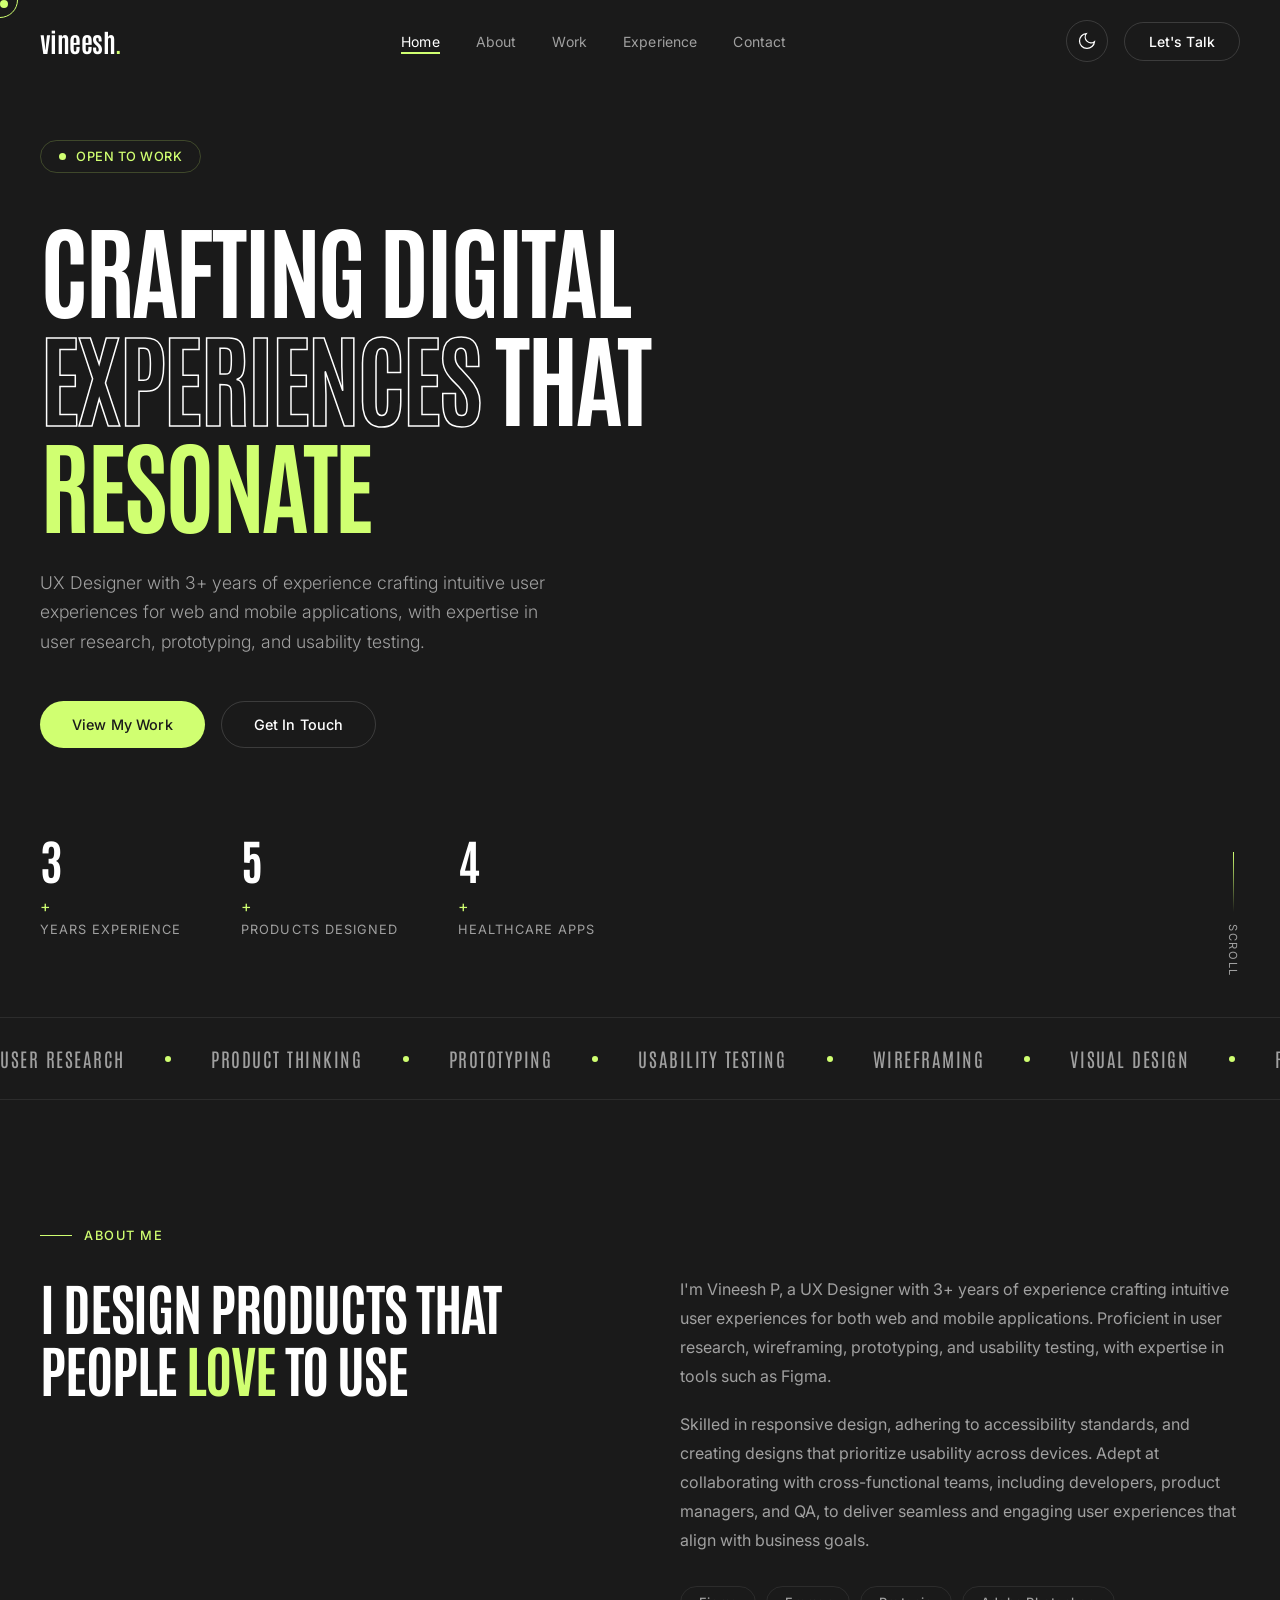
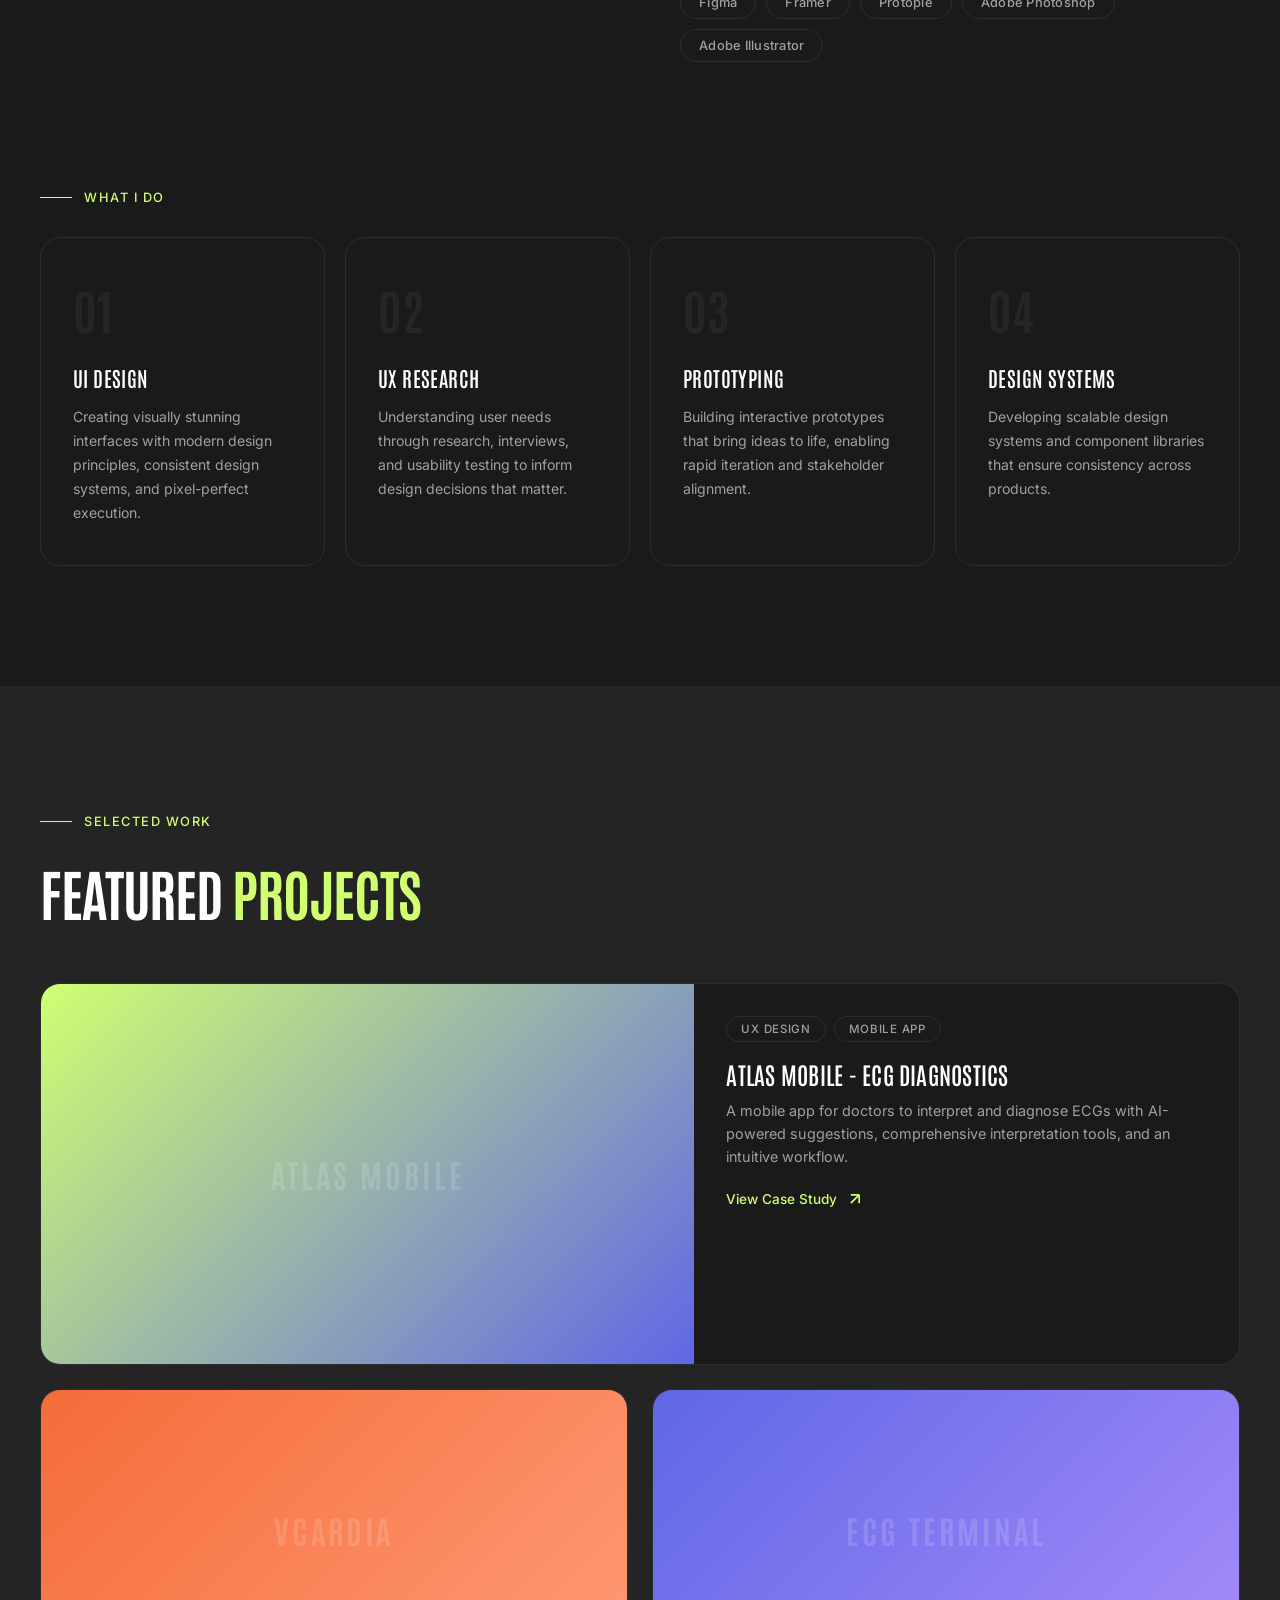
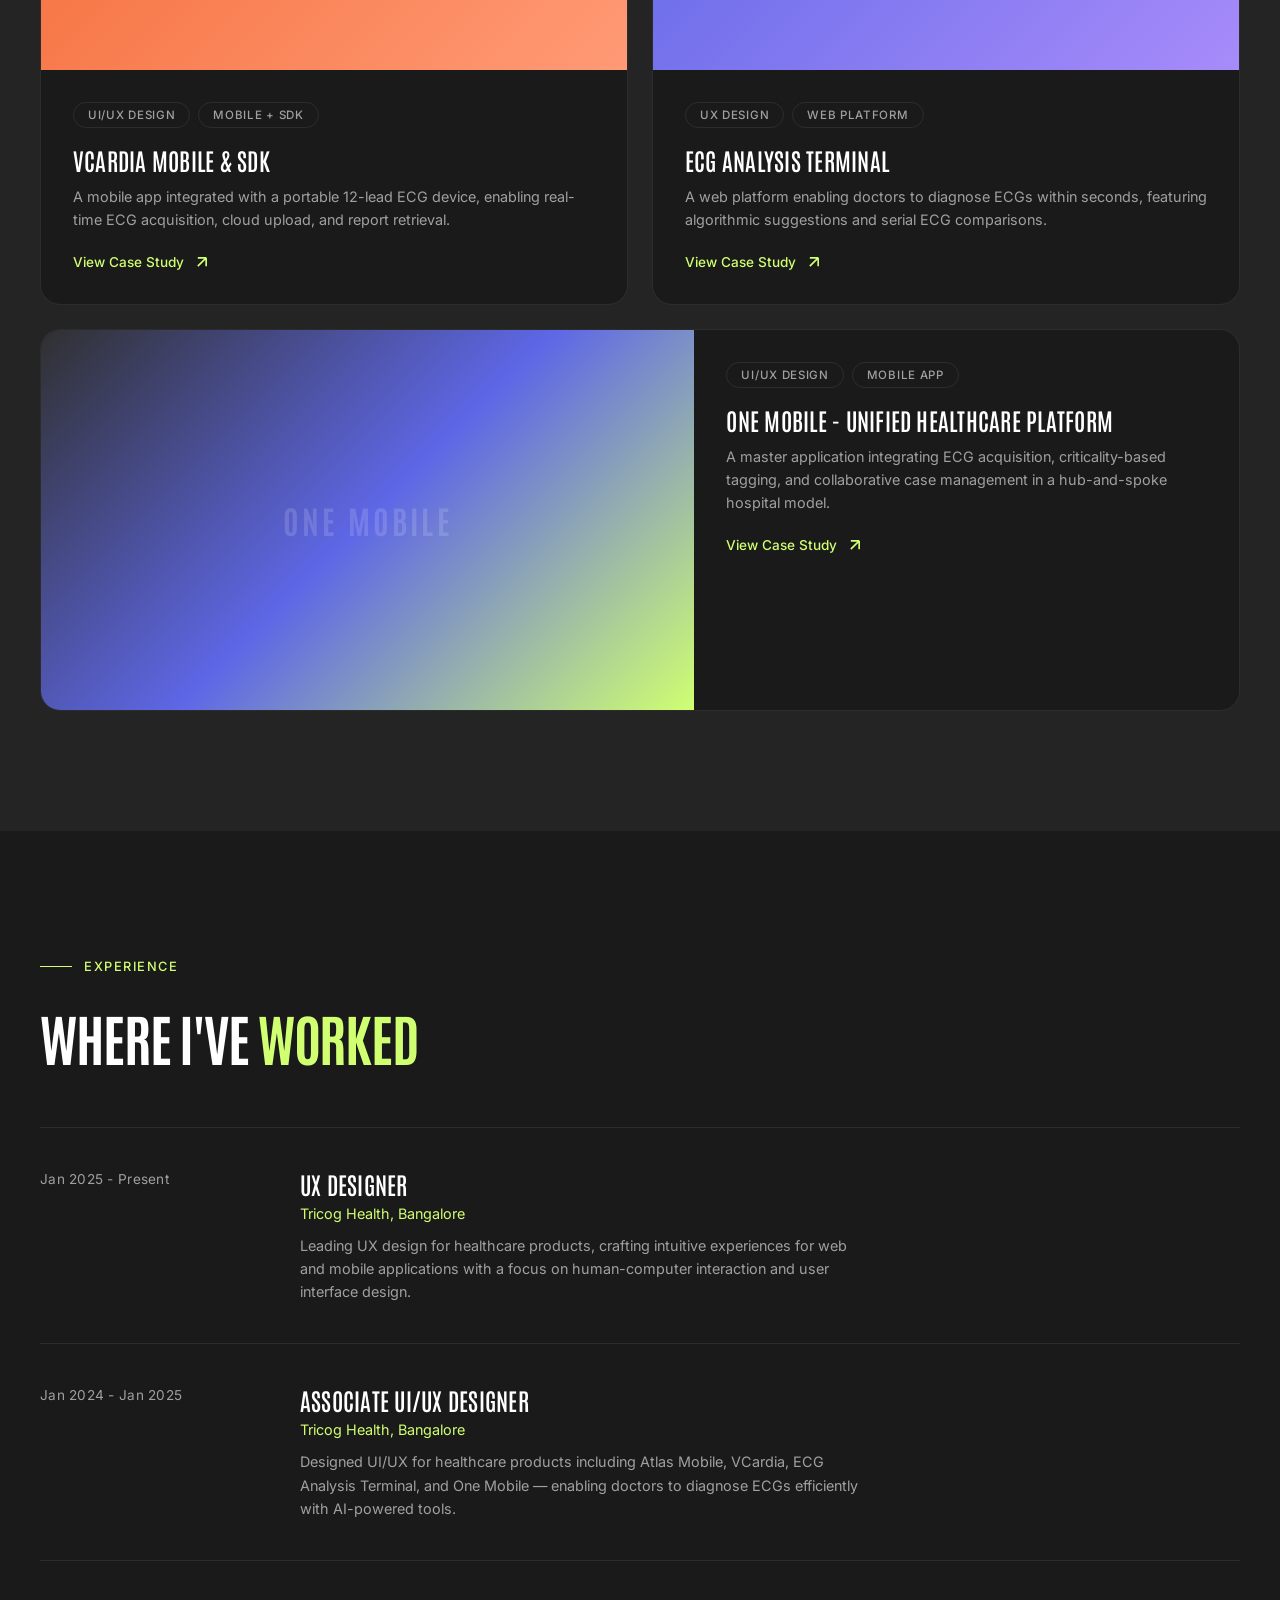
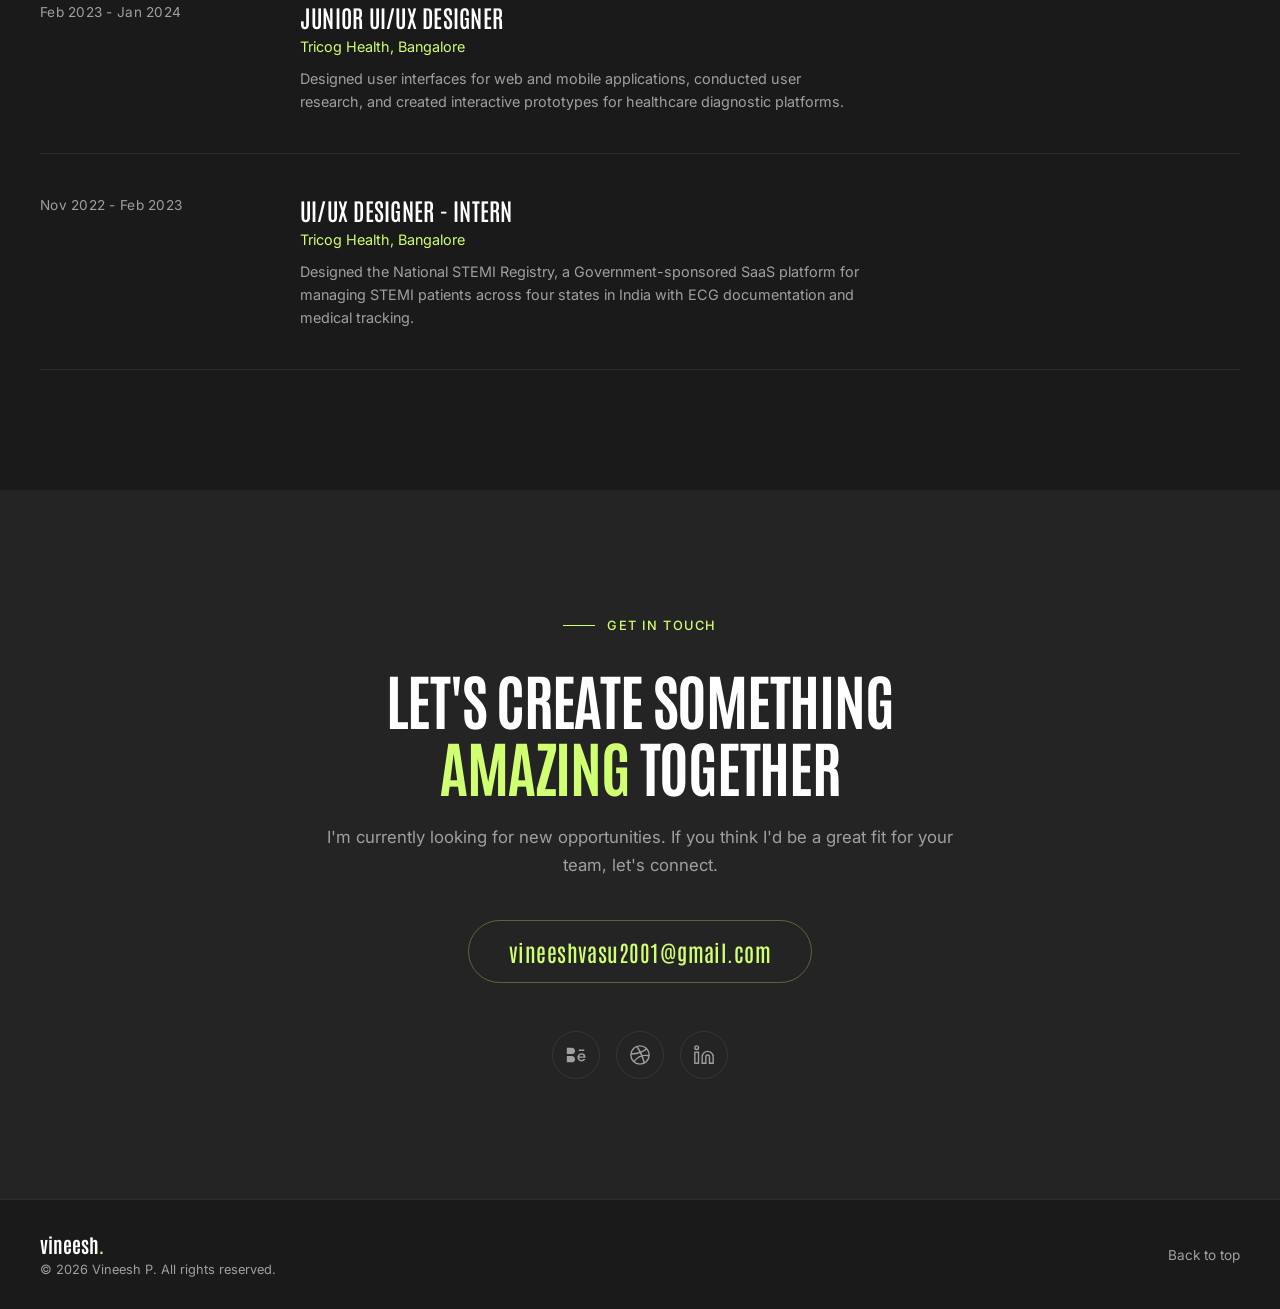
==== index.html @ a1376611 "version 1" ====
<!DOCTYPE html>
<html lang="en">
<head>
    <meta charset="UTF-8">
    <meta name="viewport" content="width=device-width, initial-scale=1.0">
    <title>Vineesh P - UX Designer</title>
    <link rel="preconnect" href="https://fonts.googleapis.com">
    <link rel="preconnect" href="https://fonts.gstatic.com" crossorigin>
    <link href="https://fonts.googleapis.com/css2?family=Antonio:wght@300;400;500;600;700&family=Inter:wght@300;400;500;600;700&display=swap" rel="stylesheet">
    <link rel="stylesheet" href="styles.css">
</head>
<body>
    <!-- Cursor follower -->
    <div class="cursor-dot" id="cursorDot"></div>
    <div class="cursor-outline" id="cursorOutline"></div>

    <!-- Navigation -->
    <nav class="navbar" id="navbar">
        <div class="nav-container">
            <a href="#" class="nav-logo">vineesh<span class="accent">.</span></a>
            <div class="nav-links" id="navLinks">
                <a href="#home" class="nav-link active">Home</a>
                <a href="#about" class="nav-link">About</a>
                <a href="#work" class="nav-link">Work</a>
                <a href="#experience" class="nav-link">Experience</a>
                <a href="#contact" class="nav-link">Contact</a>
            </div>
            <div class="nav-actions">
                <button class="theme-toggle" id="themeToggle" aria-label="Toggle theme">
                    <svg class="icon-sun" width="20" height="20" viewBox="0 0 24 24" fill="none" stroke="currentColor" stroke-width="1.5"><circle cx="12" cy="12" r="5"/><path d="M12 1v2M12 21v2M4.22 4.22l1.42 1.42M18.36 18.36l1.42 1.42M1 12h2M21 12h2M4.22 19.78l1.42-1.42M18.36 5.64l1.42-1.42"/></svg>
                    <svg class="icon-moon" width="20" height="20" viewBox="0 0 24 24" fill="none" stroke="currentColor" stroke-width="1.5"><path d="M21 12.79A9 9 0 1 1 11.21 3 7 7 0 0 0 21 12.79z"/></svg>
                </button>
                <a href="#contact" class="nav-cta">Let's Talk</a>
                <button class="hamburger" id="hamburger" aria-label="Toggle menu">
                    <span></span>
                    <span></span>
                    <span></span>
                </button>
            </div>
        </div>
    </nav>

    <!-- Mobile Menu -->
    <div class="mobile-menu" id="mobileMenu">
        <div class="mobile-menu-links">
            <a href="#home" class="mobile-link">Home</a>
            <a href="#about" class="mobile-link">About</a>
            <a href="#work" class="mobile-link">Work</a>
            <a href="#experience" class="mobile-link">Experience</a>
            <a href="#contact" class="mobile-link">Contact</a>
        </div>
    </div>

    <!-- Hero Section -->
    <section class="hero" id="home">
        <div class="hero-container">
            <div class="hero-badge" data-animate="fade-up">
                <span class="badge-dot"></span>
                Open to work
            </div>
            <h1 class="hero-title" data-animate="fade-up" data-delay="100">
                Crafting Digital<br>
                <span class="hero-title-outline">Experiences</span> That<br>
                <span class="accent">Resonate</span>
            </h1>
            <p class="hero-subtitle" data-animate="fade-up" data-delay="200">
                UX Designer with 3+ years of experience crafting intuitive user
                experiences for web and mobile applications, with expertise in
                user research, prototyping, and usability testing.
            </p>
            <div class="hero-actions" data-animate="fade-up" data-delay="300">
                <a href="#work" class="btn btn-primary">View My Work</a>
                <a href="#contact" class="btn btn-secondary">Get In Touch</a>
            </div>
            <div class="hero-stats" data-animate="fade-up" data-delay="400">
                <div class="stat">
                    <span class="stat-number" data-count="3">0</span><span class="accent">+</span>
                    <span class="stat-label">Years Experience</span>
                </div>
                <div class="stat">
                    <span class="stat-number" data-count="5">0</span><span class="accent">+</span>
                    <span class="stat-label">Products Designed</span>
                </div>
                <div class="stat">
                    <span class="stat-number" data-count="4">0</span><span class="accent">+</span>
                    <span class="stat-label">Healthcare Apps</span>
                </div>
            </div>
        </div>
        <div class="hero-scroll">
            <div class="scroll-line"></div>
            <span>Scroll</span>
        </div>
    </section>

    <!-- Marquee -->
    <div class="marquee-section">
        <div class="marquee-track">
            <div class="marquee-content">
                <span>User Research</span>
                <span class="marquee-dot"></span>
                <span>Product Thinking</span>
                <span class="marquee-dot"></span>
                <span>Prototyping</span>
                <span class="marquee-dot"></span>
                <span>Usability Testing</span>
                <span class="marquee-dot"></span>
                <span>Wireframing</span>
                <span class="marquee-dot"></span>
                <span>Visual Design</span>
                <span class="marquee-dot"></span>
                <span>Responsive Design</span>
                <span class="marquee-dot"></span>
                <span>Accessibility</span>
                <span class="marquee-dot"></span>
            </div>
            <div class="marquee-content" aria-hidden="true">
                <span>User Research</span>
                <span class="marquee-dot"></span>
                <span>Product Thinking</span>
                <span class="marquee-dot"></span>
                <span>Prototyping</span>
                <span class="marquee-dot"></span>
                <span>Usability Testing</span>
                <span class="marquee-dot"></span>
                <span>Wireframing</span>
                <span class="marquee-dot"></span>
                <span>Visual Design</span>
                <span class="marquee-dot"></span>
                <span>Responsive Design</span>
                <span class="marquee-dot"></span>
                <span>Accessibility</span>
                <span class="marquee-dot"></span>
            </div>
        </div>
    </div>

    <!-- About Section -->
    <section class="about" id="about">
        <div class="section-container">
            <div class="section-label" data-animate="fade-up">
                <span class="label-line"></span>
                About Me
            </div>
            <div class="about-grid">
                <div class="about-left" data-animate="fade-up" data-delay="100">
                    <h2 class="section-title">
                        I design products that people
                        <span class="accent">love</span> to use
                    </h2>
                </div>
                <div class="about-right" data-animate="fade-up" data-delay="200">
                    <p class="about-text">
                        I'm Vineesh P, a UX Designer with 3+ years of experience crafting
                        intuitive user experiences for both web and mobile applications.
                        Proficient in user research, wireframing, prototyping, and usability
                        testing, with expertise in tools such as Figma.
                    </p>
                    <p class="about-text">
                        Skilled in responsive design, adhering to accessibility standards,
                        and creating designs that prioritize usability across devices. Adept
                        at collaborating with cross-functional teams, including developers,
                        product managers, and QA, to deliver seamless and engaging user
                        experiences that align with business goals.
                    </p>
                    <div class="about-tools">
                        <span class="tool-tag">Figma</span>
                        <span class="tool-tag">Framer</span>
                        <span class="tool-tag">Protopie</span>
                        <span class="tool-tag">Adobe Photoshop</span>
                        <span class="tool-tag">Adobe Illustrator</span>
                    </div>
                </div>
            </div>
        </div>
    </section>

    <!-- Services Section -->
    <section class="services">
        <div class="section-container">
            <div class="section-label" data-animate="fade-up">
                <span class="label-line"></span>
                What I Do
            </div>
            <div class="services-grid">
                <div class="service-card" data-animate="fade-up" data-delay="100">
                    <div class="service-number">01</div>
                    <h3 class="service-title">UI Design</h3>
                    <p class="service-desc">Creating visually stunning interfaces with modern design principles, consistent design systems, and pixel-perfect execution.</p>
                </div>
                <div class="service-card" data-animate="fade-up" data-delay="200">
                    <div class="service-number">02</div>
                    <h3 class="service-title">UX Research</h3>
                    <p class="service-desc">Understanding user needs through research, interviews, and usability testing to inform design decisions that matter.</p>
                </div>
                <div class="service-card" data-animate="fade-up" data-delay="300">
                    <div class="service-number">03</div>
                    <h3 class="service-title">Prototyping</h3>
                    <p class="service-desc">Building interactive prototypes that bring ideas to life, enabling rapid iteration and stakeholder alignment.</p>
                </div>
                <div class="service-card" data-animate="fade-up" data-delay="400">
                    <div class="service-number">04</div>
                    <h3 class="service-title">Design Systems</h3>
                    <p class="service-desc">Developing scalable design systems and component libraries that ensure consistency across products.</p>
                </div>
            </div>
        </div>
    </section>

    <!-- Work Section -->
    <section class="work" id="work">
        <div class="section-container">
            <div class="section-label" data-animate="fade-up">
                <span class="label-line"></span>
                Selected Work
            </div>
            <h2 class="section-title" data-animate="fade-up" data-delay="100">
                Featured <span class="accent">Projects</span>
            </h2>

            <div class="projects-grid">
                <div class="project-card project-card-large" data-animate="fade-up" data-delay="150">
                    <div class="project-image" style="background: linear-gradient(135deg, #d0ff71 0%, #5e67e6 100%);">
                        <div class="project-image-inner">
                            <span class="project-placeholder-text">Atlas Mobile</span>
                        </div>
                    </div>
                    <div class="project-info">
                        <div class="project-tags">
                            <span>UX Design</span>
                            <span>Mobile App</span>
                        </div>
                        <h3 class="project-title">Atlas Mobile - ECG Diagnostics</h3>
                        <p class="project-desc">A mobile app for doctors to interpret and diagnose ECGs with AI-powered suggestions, comprehensive interpretation tools, and an intuitive workflow.</p>
                        <a href="#" class="project-link">
                            View Case Study
                            <svg width="20" height="20" viewBox="0 0 24 24" fill="none" stroke="currentColor" stroke-width="2">
                                <path d="M7 17L17 7M17 7H7M17 7V17"/>
                            </svg>
                        </a>
                    </div>
                </div>

                <div class="project-card" data-animate="fade-up" data-delay="200">
                    <div class="project-image" style="background: linear-gradient(135deg, #f46c38 0%, #ff9a76 100%);">
                        <div class="project-image-inner">
                            <span class="project-placeholder-text">VCardia</span>
                        </div>
                    </div>
                    <div class="project-info">
                        <div class="project-tags">
                            <span>UI/UX Design</span>
                            <span>Mobile + SDK</span>
                        </div>
                        <h3 class="project-title">VCardia Mobile & SDK</h3>
                        <p class="project-desc">A mobile app integrated with a portable 12-lead ECG device, enabling real-time ECG acquisition, cloud upload, and report retrieval.</p>
                        <a href="#" class="project-link">
                            View Case Study
                            <svg width="20" height="20" viewBox="0 0 24 24" fill="none" stroke="currentColor" stroke-width="2">
                                <path d="M7 17L17 7M17 7H7M17 7V17"/>
                            </svg>
                        </a>
                    </div>
                </div>

                <div class="project-card" data-animate="fade-up" data-delay="250">
                    <div class="project-image" style="background: linear-gradient(135deg, #5e67e6 0%, #a78bfa 100%);">
                        <div class="project-image-inner">
                            <span class="project-placeholder-text">ECG Terminal</span>
                        </div>
                    </div>
                    <div class="project-info">
                        <div class="project-tags">
                            <span>UX Design</span>
                            <span>Web Platform</span>
                        </div>
                        <h3 class="project-title">ECG Analysis Terminal</h3>
                        <p class="project-desc">A web platform enabling doctors to diagnose ECGs within seconds, featuring algorithmic suggestions and serial ECG comparisons.</p>
                        <a href="#" class="project-link">
                            View Case Study
                            <svg width="20" height="20" viewBox="0 0 24 24" fill="none" stroke="currentColor" stroke-width="2">
                                <path d="M7 17L17 7M17 7H7M17 7V17"/>
                            </svg>
                        </a>
                    </div>
                </div>

                <div class="project-card project-card-large" data-animate="fade-up" data-delay="300">
                    <div class="project-image" style="background: linear-gradient(135deg, #303030 0%, #5e67e6 50%, #d0ff71 100%);">
                        <div class="project-image-inner">
                            <span class="project-placeholder-text">One Mobile</span>
                        </div>
                    </div>
                    <div class="project-info">
                        <div class="project-tags">
                            <span>UI/UX Design</span>
                            <span>Mobile App</span>
                        </div>
                        <h3 class="project-title">One Mobile - Unified Healthcare Platform</h3>
                        <p class="project-desc">A master application integrating ECG acquisition, criticality-based tagging, and collaborative case management in a hub-and-spoke hospital model.</p>
                        <a href="#" class="project-link">
                            View Case Study
                            <svg width="20" height="20" viewBox="0 0 24 24" fill="none" stroke="currentColor" stroke-width="2">
                                <path d="M7 17L17 7M17 7H7M17 7V17"/>
                            </svg>
                        </a>
                    </div>
                </div>
            </div>
        </div>
    </section>

    <!-- Experience Section -->
    <section class="experience" id="experience">
        <div class="section-container">
            <div class="section-label" data-animate="fade-up">
                <span class="label-line"></span>
                Experience
            </div>
            <h2 class="section-title" data-animate="fade-up" data-delay="100">
                Where I've <span class="accent">Worked</span>
            </h2>

            <div class="experience-list">
                <div class="experience-item" data-animate="fade-up" data-delay="150">
                    <div class="exp-left">
                        <span class="exp-period">Jan 2025 - Present</span>
                    </div>
                    <div class="exp-right">
                        <h3 class="exp-role">UX Designer</h3>
                        <span class="exp-company">Tricog Health, Bangalore</span>
                        <p class="exp-desc">Leading UX design for healthcare products, crafting intuitive experiences for web and mobile applications with a focus on human-computer interaction and user interface design.</p>
                    </div>
                </div>
                <div class="experience-item" data-animate="fade-up" data-delay="200">
                    <div class="exp-left">
                        <span class="exp-period">Jan 2024 - Jan 2025</span>
                    </div>
                    <div class="exp-right">
                        <h3 class="exp-role">Associate UI/UX Designer</h3>
                        <span class="exp-company">Tricog Health, Bangalore</span>
                        <p class="exp-desc">Designed UI/UX for healthcare products including Atlas Mobile, VCardia, ECG Analysis Terminal, and One Mobile — enabling doctors to diagnose ECGs efficiently with AI-powered tools.</p>
                    </div>
                </div>
                <div class="experience-item" data-animate="fade-up" data-delay="250">
                    <div class="exp-left">
                        <span class="exp-period">Feb 2023 - Jan 2024</span>
                    </div>
                    <div class="exp-right">
                        <h3 class="exp-role">Junior UI/UX Designer</h3>
                        <span class="exp-company">Tricog Health, Bangalore</span>
                        <p class="exp-desc">Designed user interfaces for web and mobile applications, conducted user research, and created interactive prototypes for healthcare diagnostic platforms.</p>
                    </div>
                </div>
                <div class="experience-item" data-animate="fade-up" data-delay="300">
                    <div class="exp-left">
                        <span class="exp-period">Nov 2022 - Feb 2023</span>
                    </div>
                    <div class="exp-right">
                        <h3 class="exp-role">UI/UX Designer - Intern</h3>
                        <span class="exp-company">Tricog Health, Bangalore</span>
                        <p class="exp-desc">Designed the National STEMI Registry, a Government-sponsored SaaS platform for managing STEMI patients across four states in India with ECG documentation and medical tracking.</p>
                    </div>
                </div>
            </div>
        </div>
    </section>

    <!-- Contact Section -->
    <section class="contact" id="contact">
        <div class="section-container">
            <div class="contact-content">
                <div class="section-label" data-animate="fade-up">
                    <span class="label-line"></span>
                    Get In Touch
                </div>
                <h2 class="contact-title" data-animate="fade-up" data-delay="100">
                    Let's create something<br><span class="accent">amazing</span> together
                </h2>
                <p class="contact-desc" data-animate="fade-up" data-delay="150">
                    I'm currently looking for new opportunities.
                    If you think I'd be a great fit for your team, let's connect.
                </p>
                <a href="mailto:vineeshvasu2001@gmail.com" class="contact-email" data-animate="fade-up" data-delay="200">
                    vineeshvasu2001@gmail.com
                </a>
                <div class="social-links" data-animate="fade-up" data-delay="250">
                    <a href="#" class="social-link" aria-label="Behance">
                        <svg width="22" height="22" viewBox="0 0 24 24" fill="currentColor" stroke="none"><path d="M7.5 11C9.43 11 11 9.43 11 7.5S9.43 4 7.5 4H2v7h5.5zm0 2H2v7h5.5C9.43 20 11 18.43 11 16.5S9.43 13 7.5 13zM15 6h6v1.5h-6V6zm3 4c-2.49 0-4.5 2.01-4.5 4.5S15.51 19 18 19c1.85 0 3.45-1.12 4.13-2.72h-2.1c-.47.68-1.22 1.12-2.03 1.12-1.38 0-2.5-1.12-2.5-2.5h6.75c.08-.32.12-.65.12-1 0-2.21-1.64-3.9-4.37-3.9zm-2.4 3.5c.26-1.19 1.27-2 2.4-2s2.14.81 2.4 2H15.6z"/></svg>
                    </a>
                    <a href="#" class="social-link" aria-label="Dribbble">
                        <svg width="22" height="22" viewBox="0 0 24 24" fill="none" stroke="currentColor" stroke-width="1.5"><circle cx="12" cy="12" r="10"/><path d="M19.13 5.09C15.22 9.14 10 10.44 2.25 10.94"/><path d="M21.75 12.84c-6.62-1.41-12.14 1-16.38 6.32"/><path d="M8.56 2.75c4.37 6 6.02 9.92 8.07 17.66"/></svg>
                    </a>
                    <a href="https://www.linkedin.com/in/vineesh-vasu-6585061ba/" class="social-link" aria-label="LinkedIn">
                        <svg width="22" height="22" viewBox="0 0 24 24" fill="none" stroke="currentColor" stroke-width="1.5"><path d="M16 8a6 6 0 0 1 6 6v7h-4v-7a2 2 0 0 0-2-2 2 2 0 0 0-2 2v7h-4v-7a6 6 0 0 1 6-6z"/><rect x="2" y="9" width="4" height="12"/><circle cx="4" cy="4" r="2"/></svg>
                    </a>
                </div>
            </div>
        </div>
    </section>

    <!-- Footer -->
    <footer class="footer">
        <div class="footer-container">
            <div class="footer-left">
                <span class="footer-logo">vineesh<span class="accent">.</span></span>
                <p class="footer-copy">&copy; 2026 Vineesh P. All rights reserved.</p>
            </div>
            <div class="footer-right">
                <a href="#home" class="footer-link">Back to top</a>
            </div>
        </div>
    </footer>

    <script src="script.js"></script>
</body>
</html>
---- styles.css ----
/* ===== CSS Variables ===== */
:root {
    --bg: #1a1a1a;
    --bg-secondary: #242424;
    --bg-card: #2a2a2a;
    --text: #ffffff;
    --text-secondary: #a0a0a0;
    --accent: #d0ff71;
    --accent-secondary: #5e67e6;
    --border: rgba(255, 255, 255, 0.08);
    --border-hover: rgba(255, 255, 255, 0.15);
    --font-heading: 'Antonio', sans-serif;
    --font-body: 'Inter', sans-serif;
    --ease: cubic-bezier(0.16, 1, 0.3, 1);
    --transition: 0.4s var(--ease);
}

/* ===== Light Theme ===== */
[data-theme="light"] {
    --bg: #f5f5f0;
    --bg-secondary: #eaeae5;
    --bg-card: #ffffff;
    --text: #1a1a1a;
    --text-secondary: #6b6b6b;
    --accent: #5e67e6;
    --accent-secondary: #d0ff71;
    --border: rgba(0, 0, 0, 0.08);
    --border-hover: rgba(0, 0, 0, 0.15);
}

[data-theme="light"] .navbar.scrolled {
    background: rgba(245, 245, 240, 0.85);
}

[data-theme="light"] .hero-title-outline {
    -webkit-text-stroke-color: var(--text);
}

[data-theme="light"] .service-number {
    color: rgba(0, 0, 0, 0.06);
}

[data-theme="light"] .project-placeholder-text {
    color: rgba(255, 255, 255, 0.3);
}

[data-theme="light"] .cursor-dot {
    background: var(--accent);
}

[data-theme="light"] .cursor-outline {
    border-color: var(--accent);
}

[data-theme="light"] .cursor-outline.hover {
    border-color: var(--accent);
    background: rgba(94, 103, 230, 0.06);
}

[data-theme="light"] .hero-badge {
    color: var(--accent);
    border-color: rgba(94, 103, 230, 0.25);
}

[data-theme="light"] .badge-dot {
    background: var(--accent);
}

[data-theme="light"] .btn-primary:hover {
    background: #4a53d4;
    box-shadow: 0 8px 30px rgba(94, 103, 230, 0.25);
}

[data-theme="light"] .contact-email {
    border-color: rgba(94, 103, 230, 0.3);
}

[data-theme="light"] .contact-email:hover {
    background: var(--accent);
    color: #fff;
    border-color: var(--accent);
    box-shadow: 0 8px 30px rgba(94, 103, 230, 0.25);
}

[data-theme="light"] .tool-tag:hover {
    background: rgba(94, 103, 230, 0.06);
}

[data-theme="light"] .social-link:hover {
    background: rgba(94, 103, 230, 0.06);
}

[data-theme="light"] .service-card::before {
    background: linear-gradient(135deg, rgba(94, 103, 230, 0.04), transparent);
}

[data-theme="light"] .project-card:hover {
    box-shadow: 0 20px 60px rgba(0, 0, 0, 0.1);
}

/* ===== Reset ===== */
*, *::before, *::after {
    margin: 0;
    padding: 0;
    box-sizing: border-box;
}

html {
    scroll-behavior: smooth;
    -webkit-font-smoothing: antialiased;
    -moz-osx-font-smoothing: grayscale;
}

body {
    font-family: var(--font-body);
    background: var(--bg);
    color: var(--text);
    overflow-x: hidden;
    cursor: none;
    transition: background 0.4s ease, color 0.4s ease;
}

a {
    text-decoration: none;
    color: inherit;
    cursor: none;
}

button {
    cursor: none;
}

img {
    max-width: 100%;
    display: block;
}

/* ===== Custom Cursor ===== */
.cursor-dot {
    width: 8px;
    height: 8px;
    background: var(--accent);
    border-radius: 50%;
    position: fixed;
    top: 0;
    left: 0;
    pointer-events: none;
    z-index: 9999;
    transition: transform 0.1s ease;
}

.cursor-outline {
    width: 36px;
    height: 36px;
    border: 1.5px solid var(--accent);
    border-radius: 50%;
    position: fixed;
    top: 0;
    left: 0;
    pointer-events: none;
    z-index: 9998;
    transition: transform 0.15s ease, width 0.3s ease, height 0.3s ease, border-color 0.3s ease;
}

.cursor-outline.hover {
    width: 56px;
    height: 56px;
    border-color: var(--accent);
    background: rgba(208, 255, 113, 0.06);
}

/* ===== Navigation ===== */
.navbar {
    position: fixed;
    top: 0;
    left: 0;
    right: 0;
    z-index: 100;
    padding: 20px 0;
    transition: background var(--transition), padding var(--transition), backdrop-filter var(--transition);
}

.navbar.scrolled {
    background: rgba(26, 26, 26, 0.85);
    backdrop-filter: blur(20px);
    -webkit-backdrop-filter: blur(20px);
    padding: 14px 0;
    border-bottom: 1px solid var(--border);
}

.nav-container {
    max-width: 1280px;
    margin: 0 auto;
    padding: 0 40px;
    display: flex;
    align-items: center;
    justify-content: space-between;
}

.nav-logo {
    font-family: var(--font-heading);
    font-size: 1.6rem;
    font-weight: 700;
    letter-spacing: -0.02em;
    text-transform: lowercase;
}

.accent {
    color: var(--accent);
}

.nav-links {
    display: flex;
    gap: 36px;
}

.nav-link {
    font-size: 0.875rem;
    font-weight: 400;
    color: var(--text-secondary);
    transition: color var(--transition);
    position: relative;
    letter-spacing: 0.01em;
}

.nav-link::after {
    content: '';
    position: absolute;
    bottom: -4px;
    left: 0;
    width: 0;
    height: 1.5px;
    background: var(--accent);
    transition: width var(--transition);
}

.nav-link:hover,
.nav-link.active {
    color: var(--text);
}

.nav-link:hover::after,
.nav-link.active::after {
    width: 100%;
}

.nav-actions {
    display: flex;
    align-items: center;
    gap: 16px;
}

.nav-cta {
    font-size: 0.875rem;
    font-weight: 500;
    padding: 10px 24px;
    border: 1px solid var(--border-hover);
    border-radius: 100px;
    transition: all var(--transition);
    letter-spacing: 0.01em;
}

.nav-cta:hover {
    background: var(--accent);
    color: var(--bg);
    border-color: var(--accent);
}

/* Theme Toggle */
.theme-toggle {
    width: 42px;
    height: 42px;
    border-radius: 50%;
    border: 1px solid var(--border-hover);
    background: transparent;
    display: flex;
    align-items: center;
    justify-content: center;
    color: var(--text);
    transition: all var(--transition);
    position: relative;
    cursor: none;
}

.theme-toggle:hover {
    border-color: var(--accent);
    color: var(--accent);
    background: rgba(208, 255, 113, 0.05);
}

[data-theme="light"] .theme-toggle:hover {
    background: rgba(94, 103, 230, 0.06);
}

.theme-toggle .icon-sun,
.theme-toggle .icon-moon {
    position: absolute;
    transition: opacity 0.3s ease, transform 0.3s ease;
}

.theme-toggle .icon-sun {
    opacity: 0;
    transform: rotate(-90deg) scale(0.5);
}

.theme-toggle .icon-moon {
    opacity: 1;
    transform: rotate(0deg) scale(1);
}

[data-theme="light"] .theme-toggle .icon-sun {
    opacity: 1;
    transform: rotate(0deg) scale(1);
}

[data-theme="light"] .theme-toggle .icon-moon {
    opacity: 0;
    transform: rotate(90deg) scale(0.5);
}

.hamburger {
    display: none;
    flex-direction: column;
    gap: 5px;
    background: none;
    border: none;
    padding: 4px;
}

.hamburger span {
    width: 24px;
    height: 1.5px;
    background: var(--text);
    transition: all 0.3s ease;
    transform-origin: center;
}

.hamburger.active span:nth-child(1) {
    transform: rotate(45deg) translate(4px, 4px);
}

.hamburger.active span:nth-child(2) {
    opacity: 0;
}

.hamburger.active span:nth-child(3) {
    transform: rotate(-45deg) translate(5px, -5px);
}

/* Mobile Menu */
.mobile-menu {
    position: fixed;
    top: 0;
    left: 0;
    right: 0;
    bottom: 0;
    background: var(--bg);
    z-index: 99;
    display: flex;
    align-items: center;
    justify-content: center;
    opacity: 0;
    pointer-events: none;
    transition: opacity 0.4s ease;
}

.mobile-menu.active {
    opacity: 1;
    pointer-events: all;
}

.mobile-menu-links {
    display: flex;
    flex-direction: column;
    align-items: center;
    gap: 32px;
}

.mobile-link {
    font-family: var(--font-heading);
    font-size: 2.5rem;
    font-weight: 600;
    color: var(--text-secondary);
    transition: color var(--transition);
    text-transform: uppercase;
    letter-spacing: 0.05em;
}

.mobile-link:hover {
    color: var(--accent);
}

/* ===== Hero Section ===== */
.hero {
    min-height: 100vh;
    display: flex;
    align-items: center;
    position: relative;
    padding: 140px 0 80px;
}

.hero-container {
    max-width: 1280px;
    margin: 0 auto;
    padding: 0 40px;
    width: 100%;
}

.hero-badge {
    display: inline-flex;
    align-items: center;
    gap: 10px;
    font-size: 0.8rem;
    font-weight: 500;
    color: var(--accent);
    padding: 8px 18px;
    border: 1px solid rgba(208, 255, 113, 0.2);
    border-radius: 100px;
    margin-bottom: 40px;
    letter-spacing: 0.04em;
    text-transform: uppercase;
}

.badge-dot {
    width: 7px;
    height: 7px;
    background: var(--accent);
    border-radius: 50%;
    animation: pulse 2s ease-in-out infinite;
}

@keyframes pulse {
    0%, 100% { opacity: 1; transform: scale(1); }
    50% { opacity: 0.5; transform: scale(0.8); }
}

.hero-title {
    font-family: var(--font-heading);
    font-size: clamp(3.2rem, 8vw, 6.5rem);
    font-weight: 700;
    line-height: 1.05;
    letter-spacing: -0.03em;
    text-transform: uppercase;
    margin-bottom: 32px;
}

.hero-title-outline {
    -webkit-text-stroke: 1.5px var(--text);
    color: transparent;
}

.hero-subtitle {
    font-size: 1.1rem;
    font-weight: 300;
    color: var(--text-secondary);
    max-width: 520px;
    line-height: 1.7;
    margin-bottom: 44px;
}

.hero-actions {
    display: flex;
    gap: 16px;
    margin-bottom: 80px;
}

.btn {
    display: inline-flex;
    align-items: center;
    gap: 8px;
    font-family: var(--font-body);
    font-size: 0.9rem;
    font-weight: 500;
    padding: 14px 32px;
    border-radius: 100px;
    transition: all var(--transition);
    letter-spacing: 0.01em;
}

.btn-primary {
    background: var(--accent);
    color: var(--bg);
}

.btn-primary:hover {
    background: #e0ff9e;
    transform: translateY(-2px);
    box-shadow: 0 8px 30px rgba(208, 255, 113, 0.2);
}

.btn-secondary {
    border: 1px solid var(--border-hover);
    color: var(--text);
}

.btn-secondary:hover {
    border-color: var(--accent);
    color: var(--accent);
    transform: translateY(-2px);
}

.hero-stats {
    display: flex;
    gap: 60px;
}

.stat {
    display: flex;
    flex-direction: column;
    gap: 6px;
}

.stat-number {
    font-family: var(--font-heading);
    font-size: 3rem;
    font-weight: 700;
    letter-spacing: -0.03em;
}

.stat-label {
    font-size: 0.8rem;
    color: var(--text-secondary);
    text-transform: uppercase;
    letter-spacing: 0.08em;
}

.hero-scroll {
    position: absolute;
    right: 40px;
    bottom: 40px;
    display: flex;
    flex-direction: column;
    align-items: center;
    gap: 12px;
}

.hero-scroll span {
    font-size: 0.7rem;
    letter-spacing: 0.15em;
    text-transform: uppercase;
    color: var(--text-secondary);
    writing-mode: vertical-rl;
}

.scroll-line {
    width: 1px;
    height: 60px;
    background: linear-gradient(to bottom, var(--accent), transparent);
    animation: scrollLine 2s ease-in-out infinite;
}

@keyframes scrollLine {
    0% { transform: scaleY(0); transform-origin: top; }
    50% { transform: scaleY(1); transform-origin: top; }
    51% { transform-origin: bottom; }
    100% { transform: scaleY(0); transform-origin: bottom; }
}

/* ===== Marquee ===== */
.marquee-section {
    padding: 28px 0;
    border-top: 1px solid var(--border);
    border-bottom: 1px solid var(--border);
    overflow: hidden;
}

.marquee-track {
    display: flex;
    width: max-content;
    animation: marquee 25s linear infinite;
}

@keyframes marquee {
    0% { transform: translateX(0); }
    100% { transform: translateX(-50%); }
}

.marquee-content {
    display: flex;
    align-items: center;
    gap: 40px;
    padding-right: 40px;
}

.marquee-content span {
    font-family: var(--font-heading);
    font-size: 1.2rem;
    font-weight: 400;
    text-transform: uppercase;
    letter-spacing: 0.08em;
    white-space: nowrap;
    color: var(--text-secondary);
}

.marquee-dot {
    width: 6px !important;
    height: 6px;
    background: var(--accent);
    border-radius: 50%;
    display: inline-block;
    flex-shrink: 0;
}

/* ===== Section Utilities ===== */
.section-container {
    max-width: 1280px;
    margin: 0 auto;
    padding: 0 40px;
}

.section-label {
    display: inline-flex;
    align-items: center;
    gap: 12px;
    font-size: 0.8rem;
    font-weight: 500;
    text-transform: uppercase;
    letter-spacing: 0.12em;
    color: var(--accent);
    margin-bottom: 32px;
}

.label-line {
    width: 32px;
    height: 1px;
    background: var(--accent);
}

.section-title {
    font-family: var(--font-heading);
    font-size: clamp(2rem, 4.5vw, 3.5rem);
    font-weight: 700;
    letter-spacing: -0.02em;
    text-transform: uppercase;
    line-height: 1.1;
    margin-bottom: 60px;
}

/* ===== About Section ===== */
.about {
    padding: 120px 0;
}

.about-grid {
    display: grid;
    grid-template-columns: 1fr 1fr;
    gap: 80px;
    align-items: start;
}

.about-text {
    font-size: 1rem;
    line-height: 1.8;
    color: var(--text-secondary);
    margin-bottom: 20px;
}

.about-tools {
    display: flex;
    flex-wrap: wrap;
    gap: 10px;
    margin-top: 32px;
}

.tool-tag {
    font-size: 0.8rem;
    font-weight: 500;
    padding: 8px 18px;
    border: 1px solid var(--border);
    border-radius: 100px;
    color: var(--text-secondary);
    transition: all var(--transition);
    letter-spacing: 0.02em;
}

.tool-tag:hover {
    border-color: var(--accent);
    color: var(--accent);
    background: rgba(208, 255, 113, 0.05);
}

/* ===== Services Section ===== */
.services {
    padding: 0 0 120px;
}

.services-grid {
    display: grid;
    grid-template-columns: repeat(4, 1fr);
    gap: 20px;
}

.service-card {
    padding: 40px 32px;
    border: 1px solid var(--border);
    border-radius: 20px;
    transition: all var(--transition);
    position: relative;
    overflow: hidden;
}

.service-card::before {
    content: '';
    position: absolute;
    top: 0;
    left: 0;
    right: 0;
    bottom: 0;
    background: linear-gradient(135deg, rgba(208, 255, 113, 0.04), transparent);
    opacity: 0;
    transition: opacity var(--transition);
}

.service-card:hover {
    border-color: var(--border-hover);
    transform: translateY(-4px);
}

.service-card:hover::before {
    opacity: 1;
}

.service-number {
    font-family: var(--font-heading);
    font-size: 3rem;
    font-weight: 700;
    color: rgba(255, 255, 255, 0.05);
    margin-bottom: 24px;
    position: relative;
}

.service-title {
    font-family: var(--font-heading);
    font-size: 1.3rem;
    font-weight: 600;
    margin-bottom: 14px;
    text-transform: uppercase;
    letter-spacing: 0.02em;
    position: relative;
}

.service-desc {
    font-size: 0.88rem;
    line-height: 1.7;
    color: var(--text-secondary);
    position: relative;
}

/* ===== Work Section ===== */
.work {
    padding: 120px 0;
    background: var(--bg-secondary);
}

.projects-grid {
    display: grid;
    grid-template-columns: repeat(2, 1fr);
    gap: 24px;
}

.project-card {
    border: 1px solid var(--border);
    border-radius: 20px;
    overflow: hidden;
    transition: all var(--transition);
    background: var(--bg);
}

.project-card:hover {
    border-color: var(--border-hover);
    transform: translateY(-4px);
    box-shadow: 0 20px 60px rgba(0, 0, 0, 0.3);
}

.project-card-large {
    grid-column: span 2;
    display: grid;
    grid-template-columns: 1.2fr 1fr;
}

.project-card-large .project-image {
    height: 100%;
    min-height: 380px;
}

.project-image {
    height: 280px;
    position: relative;
    overflow: hidden;
}

.project-image-inner {
    width: 100%;
    height: 100%;
    display: flex;
    align-items: center;
    justify-content: center;
    transition: transform 0.6s var(--ease);
}

.project-card:hover .project-image-inner {
    transform: scale(1.05);
}

.project-placeholder-text {
    font-family: var(--font-heading);
    font-size: 2rem;
    font-weight: 700;
    color: rgba(255, 255, 255, 0.15);
    text-transform: uppercase;
    letter-spacing: 0.1em;
}

.project-info {
    padding: 32px;
}

.project-tags {
    display: flex;
    gap: 8px;
    margin-bottom: 16px;
}

.project-tags span {
    font-size: 0.72rem;
    font-weight: 500;
    padding: 5px 14px;
    border: 1px solid var(--border);
    border-radius: 100px;
    color: var(--text-secondary);
    text-transform: uppercase;
    letter-spacing: 0.06em;
}

.project-title {
    font-family: var(--font-heading);
    font-size: 1.5rem;
    font-weight: 600;
    margin-bottom: 10px;
    text-transform: uppercase;
    letter-spacing: 0.01em;
}

.project-desc {
    font-size: 0.9rem;
    color: var(--text-secondary);
    line-height: 1.6;
    margin-bottom: 20px;
}

.project-link {
    display: inline-flex;
    align-items: center;
    gap: 8px;
    font-size: 0.85rem;
    font-weight: 500;
    color: var(--accent);
    transition: gap var(--transition);
}

.project-link:hover {
    gap: 14px;
}

/* ===== Experience Section ===== */
.experience {
    padding: 120px 0;
}

.experience-list {
    display: flex;
    flex-direction: column;
}

.experience-item {
    display: grid;
    grid-template-columns: 200px 1fr;
    gap: 60px;
    padding: 40px 0;
    border-bottom: 1px solid var(--border);
    position: relative;
    transition: background 0.5s ease;
}

.experience-item::before {
    content: '';
    position: absolute;
    left: 0;
    top: 0;
    width: 3px;
    height: 100%;
    background: var(--accent);
    transform: scaleY(0);
    transform-origin: bottom;
    transition: transform 0.5s cubic-bezier(0.16, 1, 0.3, 1);
    border-radius: 3px;
}

.experience-item:first-child {
    border-top: 1px solid var(--border);
}

.experience-item:hover {
    background: rgba(208, 255, 113, 0.03);
}

[data-theme="light"] .experience-item:hover {
    background: rgba(94, 103, 230, 0.03);
}

.experience-item:hover::before {
    transform: scaleY(1);
    transform-origin: top;
}

.experience-item .exp-left,
.experience-item .exp-right {
    transition: transform 0.5s cubic-bezier(0.16, 1, 0.3, 1);
}

.experience-item:hover .exp-left,
.experience-item:hover .exp-right {
    transform: translateX(16px);
}

.exp-period {
    font-size: 0.85rem;
    color: var(--text-secondary);
    letter-spacing: 0.02em;
}

.exp-role {
    font-family: var(--font-heading);
    font-size: 1.5rem;
    font-weight: 600;
    margin-bottom: 6px;
    text-transform: uppercase;
    letter-spacing: 0.01em;
    transition: color 0.5s cubic-bezier(0.16, 1, 0.3, 1);
}

.experience-item:hover .exp-role {
    color: var(--accent);
}

.exp-company {
    font-size: 0.9rem;
    color: var(--accent);
    display: block;
    margin-bottom: 12px;
}

.exp-desc {
    font-size: 0.9rem;
    color: var(--text-secondary);
    line-height: 1.6;
    max-width: 560px;
}

/* ===== Contact Section ===== */
.contact {
    padding: 120px 0;
    background: var(--bg-secondary);
}

.contact-content {
    text-align: center;
    max-width: 640px;
    margin: 0 auto;
}

.contact-content .section-label {
    justify-content: center;
}

.contact-title {
    font-family: var(--font-heading);
    font-size: clamp(2.2rem, 5vw, 3.8rem);
    font-weight: 700;
    text-transform: uppercase;
    letter-spacing: -0.02em;
    line-height: 1.1;
    margin-bottom: 24px;
}

.contact-desc {
    font-size: 1.05rem;
    color: var(--text-secondary);
    line-height: 1.7;
    margin-bottom: 40px;
}

.contact-email {
    display: inline-block;
    font-family: var(--font-heading);
    font-size: 1.4rem;
    font-weight: 500;
    color: var(--accent);
    padding: 16px 40px;
    border: 1px solid rgba(208, 255, 113, 0.3);
    border-radius: 100px;
    transition: all var(--transition);
    margin-bottom: 48px;
    letter-spacing: 0.02em;
}

.contact-email:hover {
    background: var(--accent);
    color: var(--bg);
    border-color: var(--accent);
    transform: translateY(-2px);
    box-shadow: 0 8px 30px rgba(208, 255, 113, 0.2);
}

.social-links {
    display: flex;
    justify-content: center;
    gap: 16px;
}

.social-link {
    width: 48px;
    height: 48px;
    border: 1px solid var(--border);
    border-radius: 50%;
    display: flex;
    align-items: center;
    justify-content: center;
    color: var(--text-secondary);
    transition: all var(--transition);
}

.social-link:hover {
    border-color: var(--accent);
    color: var(--accent);
    transform: translateY(-3px);
    background: rgba(208, 255, 113, 0.05);
}

/* ===== Footer ===== */
.footer {
    padding: 32px 0;
    border-top: 1px solid var(--border);
}

.footer-container {
    max-width: 1280px;
    margin: 0 auto;
    padding: 0 40px;
    display: flex;
    align-items: center;
    justify-content: space-between;
}

.footer-logo {
    font-family: var(--font-heading);
    font-size: 1.2rem;
    font-weight: 700;
}

.footer-copy {
    font-size: 0.8rem;
    color: var(--text-secondary);
    margin-top: 4px;
}

.footer-link {
    font-size: 0.85rem;
    color: var(--text-secondary);
    transition: color var(--transition);
}

.footer-link:hover {
    color: var(--accent);
}

/* ===== Animations ===== */
[data-animate] {
    opacity: 0;
    transform: translateY(30px);
    transition: opacity 0.7s var(--ease), transform 0.7s var(--ease);
}

[data-animate].visible {
    opacity: 1;
    transform: translateY(0);
}

/* ===== Responsive ===== */
@media (max-width: 1024px) {
    .services-grid {
        grid-template-columns: repeat(2, 1fr);
    }

    .project-card-large {
        grid-column: span 2;
        grid-template-columns: 1fr;
    }

    .project-card-large .project-image {
        min-height: 280px;
    }

    .about-grid {
        gap: 48px;
    }
}

@media (max-width: 810px) {
    .nav-links {
        display: none;
    }

    .nav-cta {
        display: none;
    }

    .hamburger {
        display: flex;
    }

    .nav-container {
        padding: 0 24px;
    }

    .hero-container,
    .section-container,
    .footer-container {
        padding: 0 24px;
    }

    .hero-title {
        font-size: clamp(2.6rem, 10vw, 4.5rem);
    }

    .hero-stats {
        gap: 36px;
        flex-wrap: wrap;
    }

    .stat-number {
        font-size: 2.4rem;
    }

    .about-grid {
        grid-template-columns: 1fr;
        gap: 32px;
    }

    .services-grid {
        grid-template-columns: 1fr;
    }

    .projects-grid {
        grid-template-columns: 1fr;
    }

    .project-card-large {
        grid-column: span 1;
    }

    .experience-item {
        grid-template-columns: 1fr;
        gap: 8px;
    }

    .hero-scroll {
        display: none;
    }

    .hero-actions {
        flex-direction: column;
        width: fit-content;
    }
}

@media (max-width: 480px) {
    .hero {
        padding: 120px 0 60px;
    }

    .hero-badge {
        font-size: 0.7rem;
        margin-bottom: 28px;
    }

    .hero-subtitle {
        font-size: 1rem;
    }

    .section-title {
        font-size: 2rem;
    }

    .contact-email {
        font-size: 1rem;
        padding: 14px 28px;
    }
}

/* Hide custom cursor on touch devices */
@media (hover: none) and (pointer: coarse) {
    .cursor-dot,
    .cursor-outline {
        display: none;
    }

    body, a, button {
        cursor: auto;
    }
}
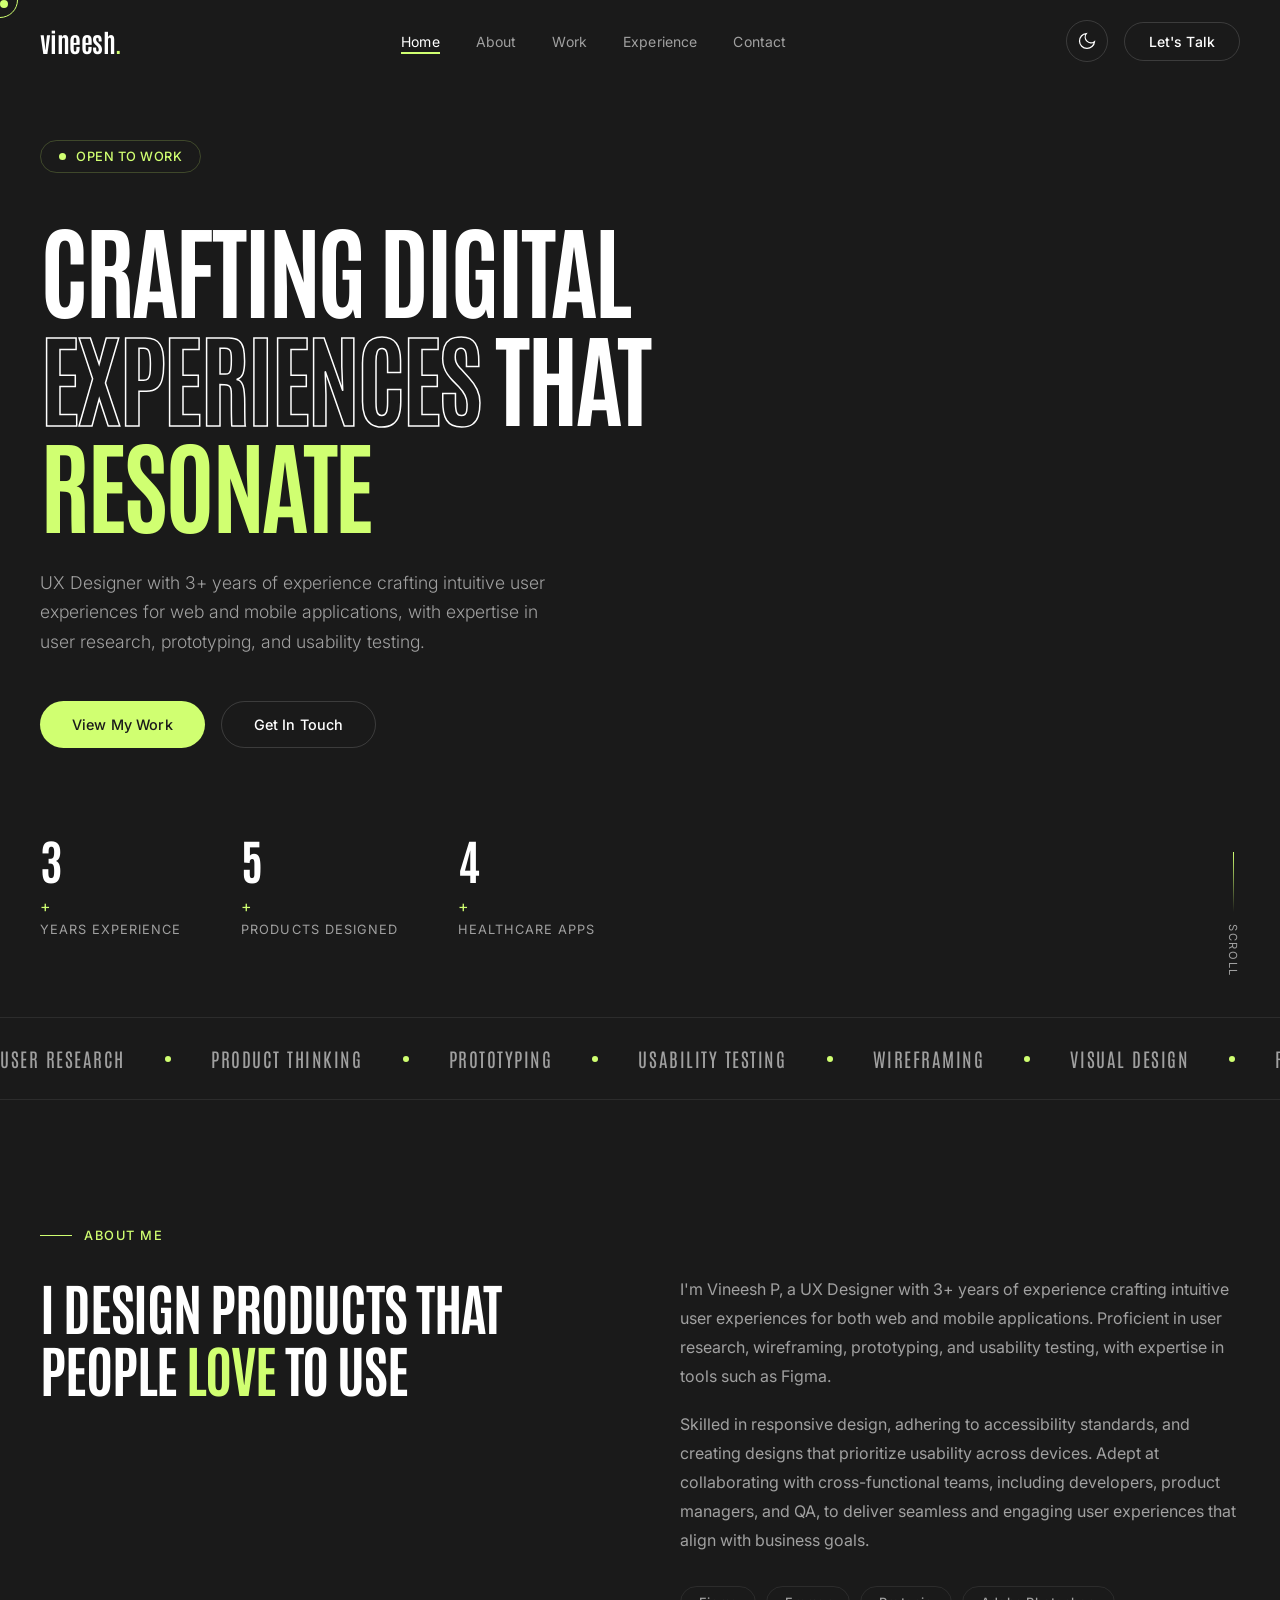
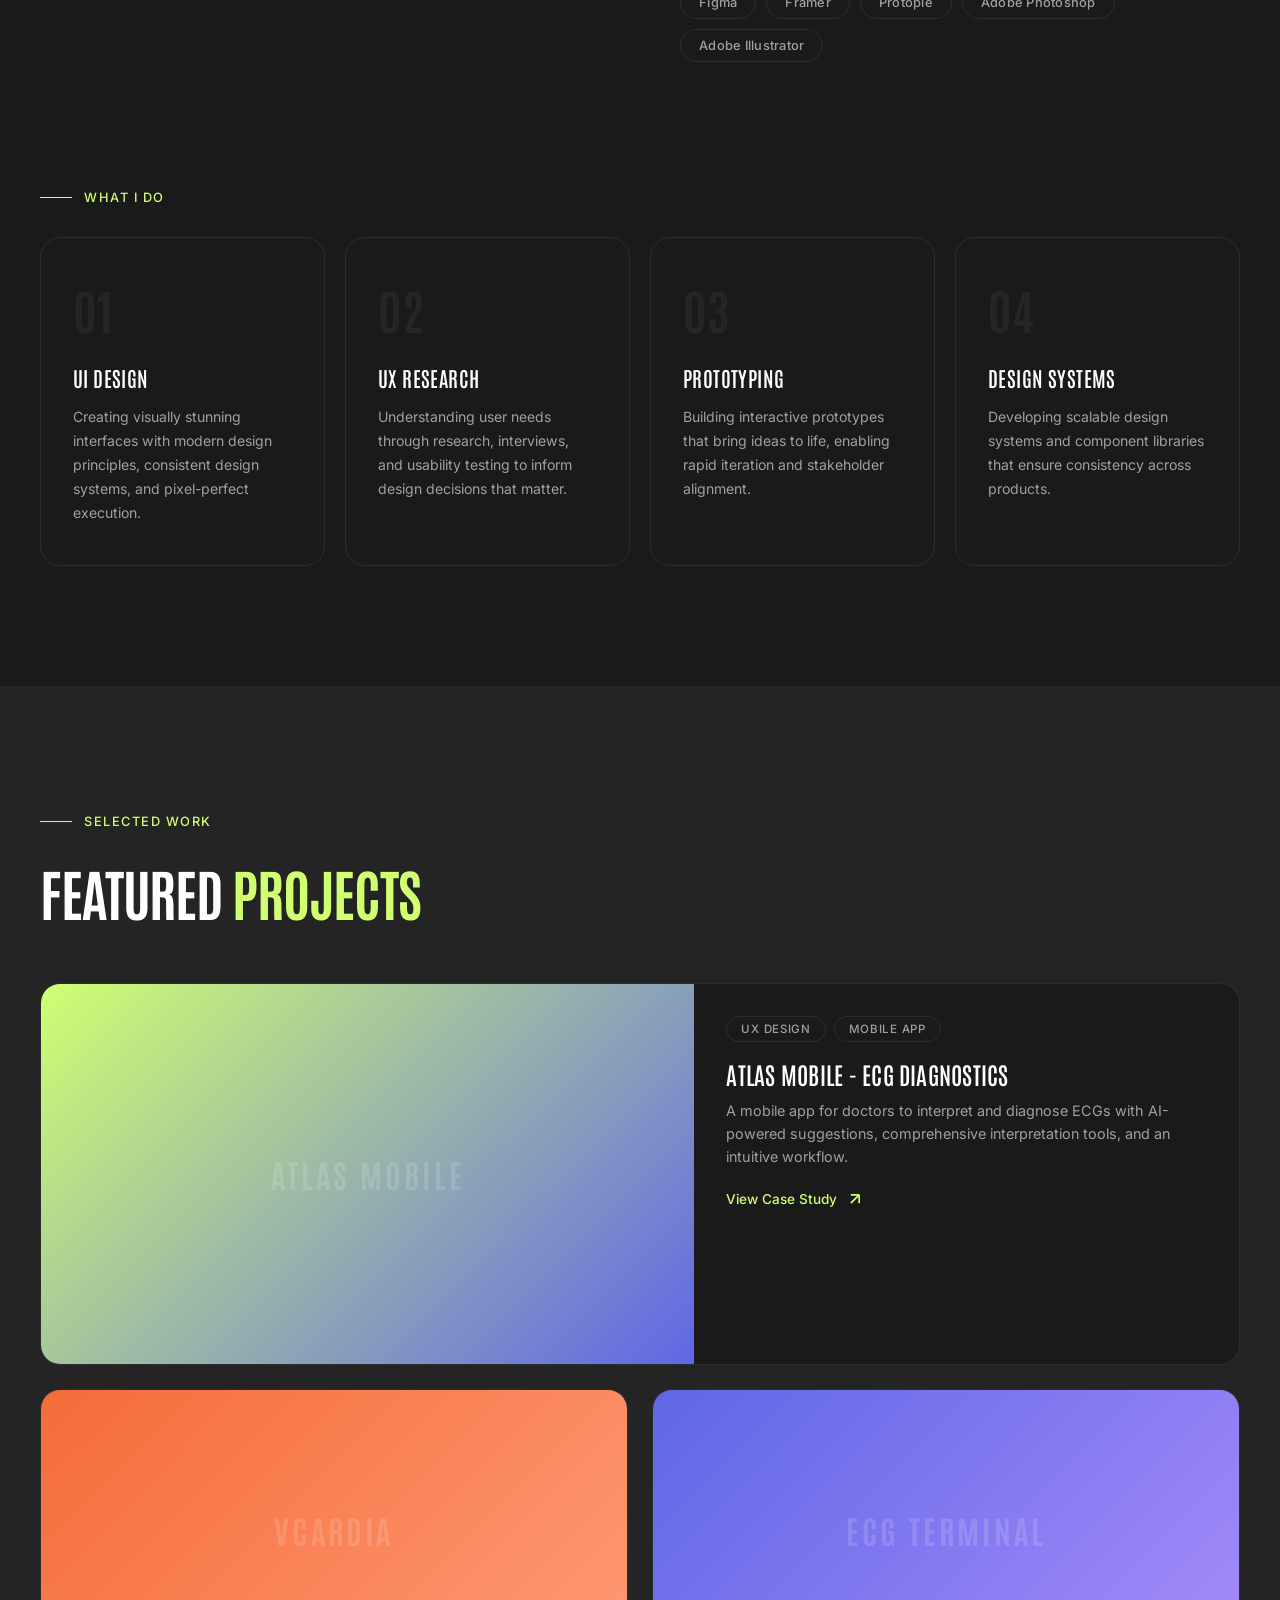
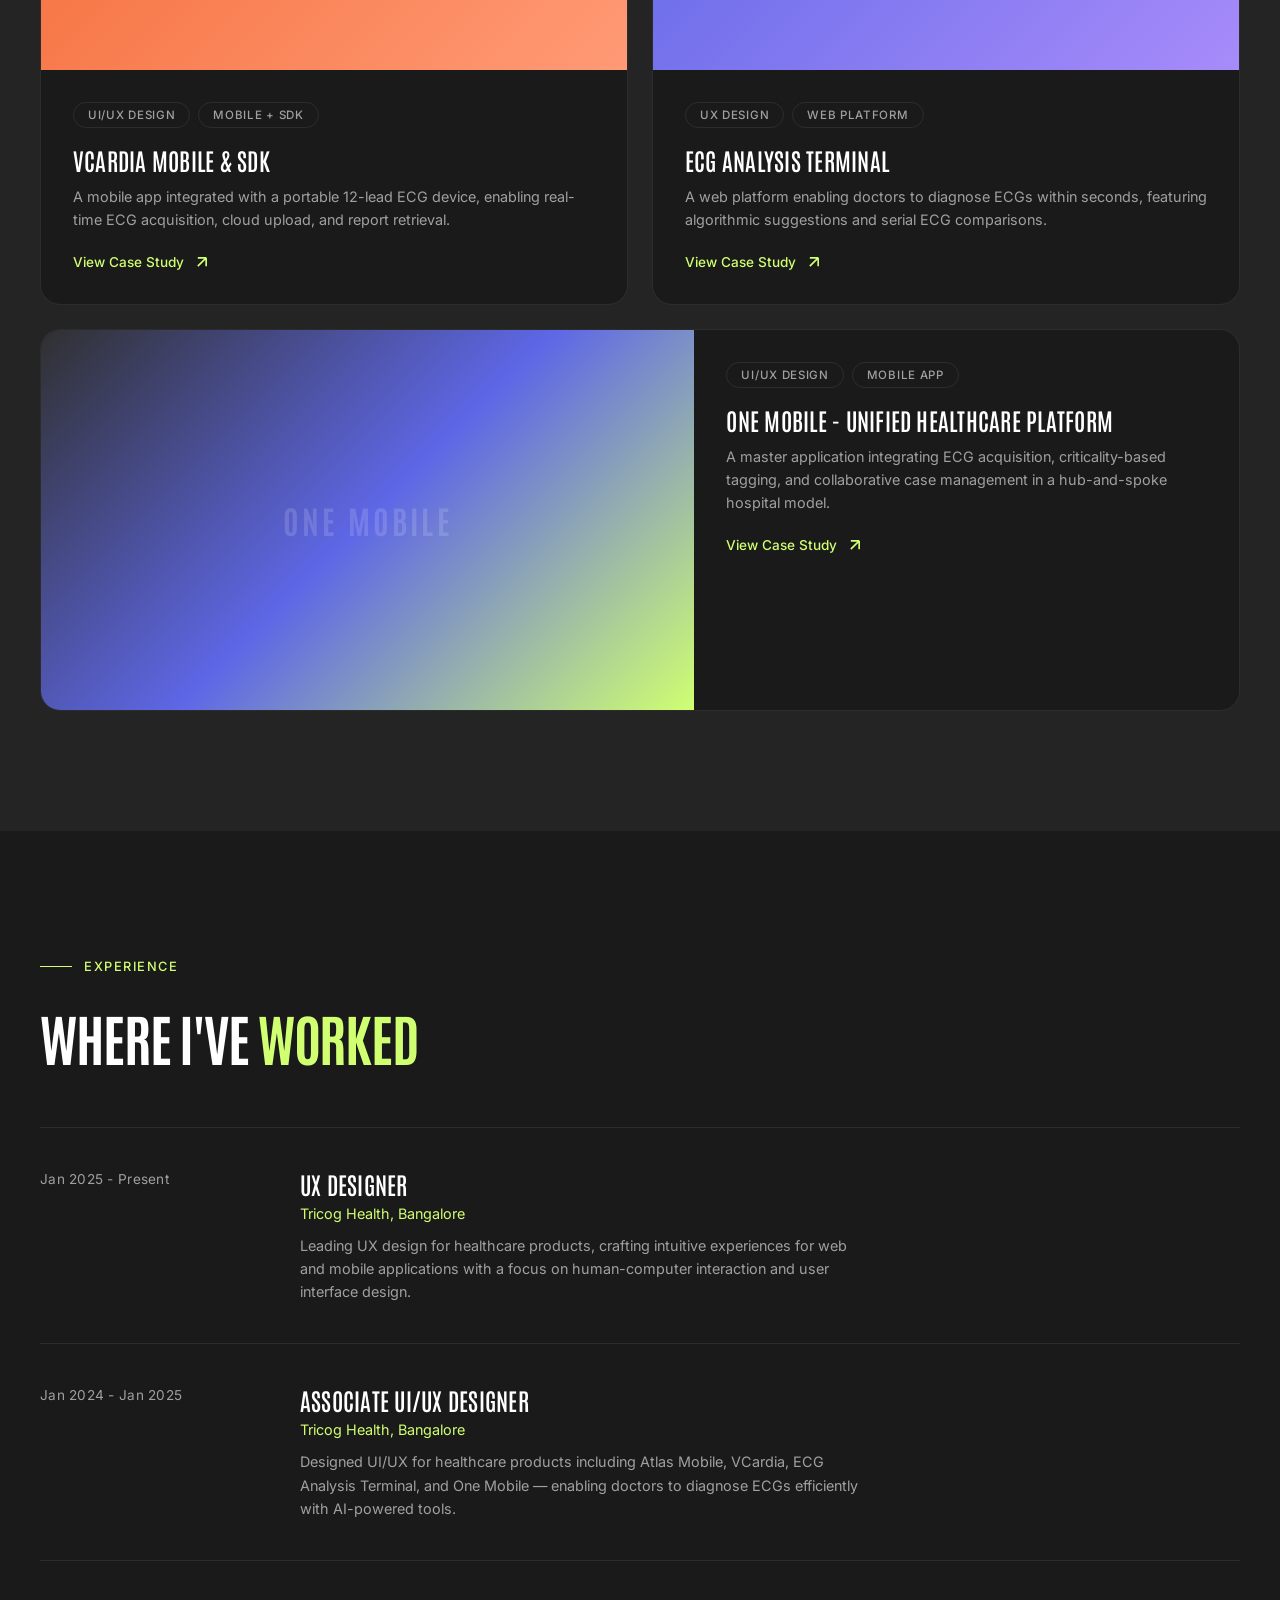
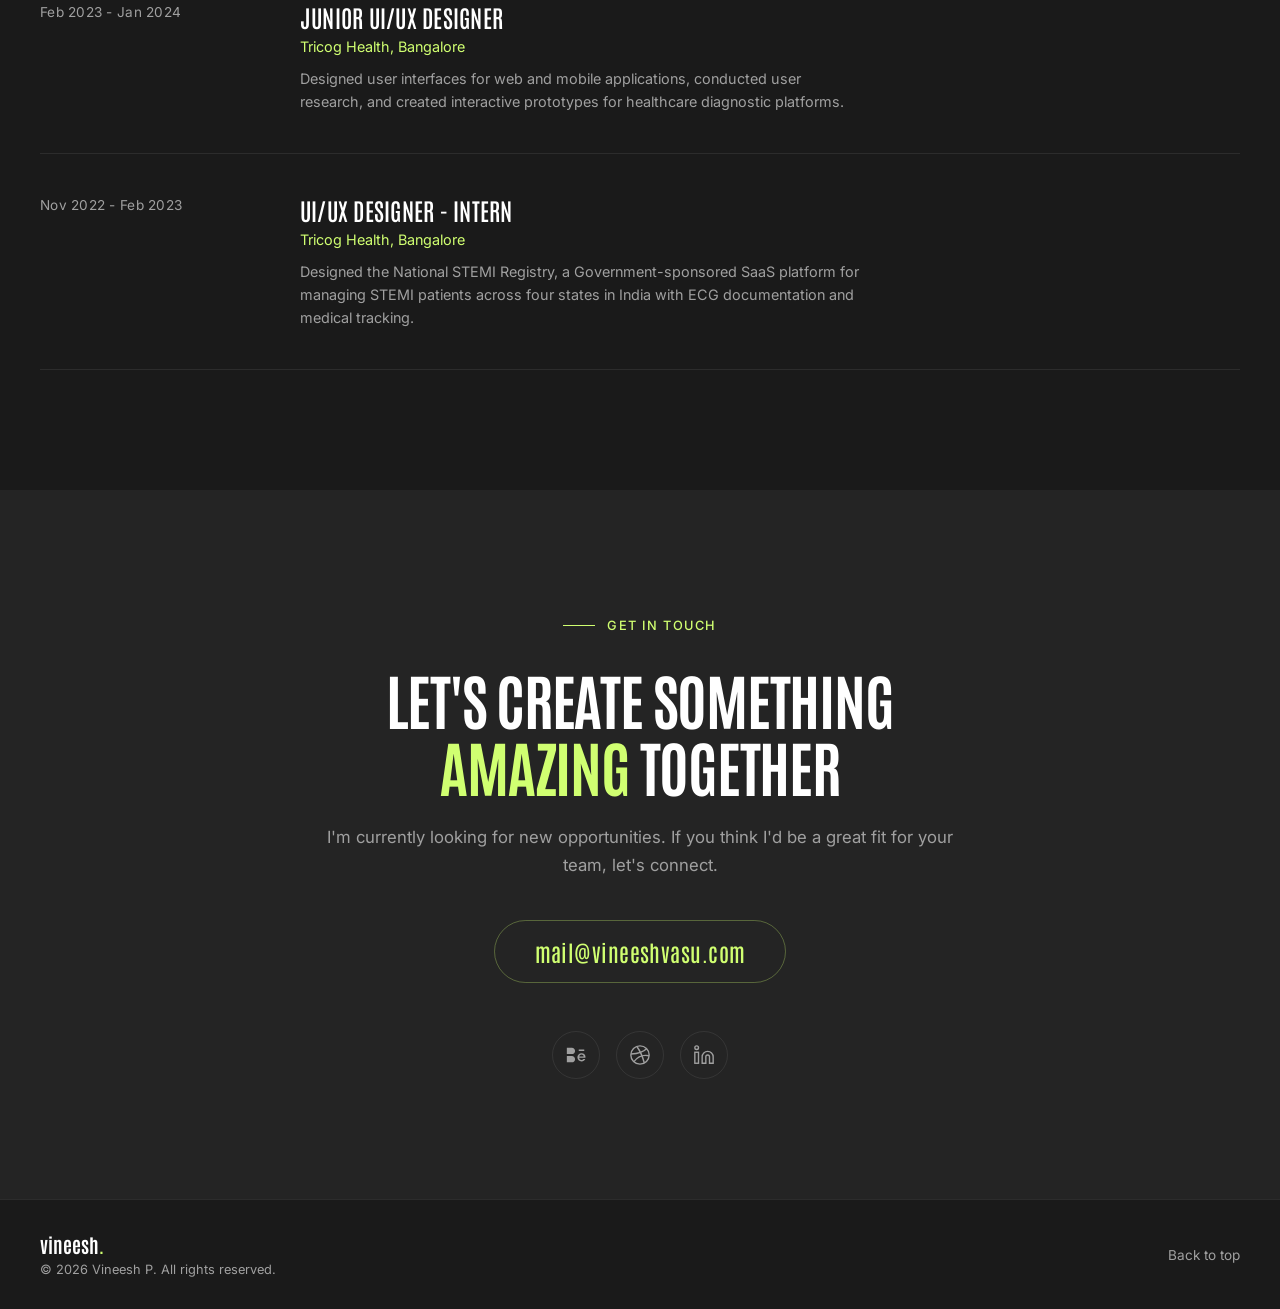
==== commit a4a86b2d: "Update contact email to mail@vineeshvasu.com Co-Authored-By: Claude Sonnet 4.6 <noreply@anthropic.co" ====
--- a/index.html
+++ b/index.html
@@ -4,6 +4,7 @@
     <meta charset="UTF-8">
     <meta name="viewport" content="width=device-width, initial-scale=1.0">
     <title>Vineesh P - UX Designer</title>
+    <link rel="icon" type="image/svg+xml" href="favicon.svg">
     <link rel="preconnect" href="https://fonts.googleapis.com">
     <link rel="preconnect" href="https://fonts.gstatic.com" crossorigin>
     <link href="https://fonts.googleapis.com/css2?family=Antonio:wght@300;400;500;600;700&family=Inter:wght@300;400;500;600;700&display=swap" rel="stylesheet">
@@ -219,7 +220,7 @@
             </h2>
 
             <div class="projects-grid">
-                <div class="project-card project-card-large" data-animate="fade-up" data-delay="150">
+                <a href="atlas-mobile.html" class="project-card project-card-large" data-animate="fade-up" data-delay="150">
                     <div class="project-image" style="background: linear-gradient(135deg, #d0ff71 0%, #5e67e6 100%);">
                         <div class="project-image-inner">
                             <span class="project-placeholder-text">Atlas Mobile</span>
@@ -232,16 +233,16 @@
                         </div>
                         <h3 class="project-title">Atlas Mobile - ECG Diagnostics</h3>
                         <p class="project-desc">A mobile app for doctors to interpret and diagnose ECGs with AI-powered suggestions, comprehensive interpretation tools, and an intuitive workflow.</p>
-                        <a href="#" class="project-link">
+                        <span class="project-link">
                             View Case Study
                             <svg width="20" height="20" viewBox="0 0 24 24" fill="none" stroke="currentColor" stroke-width="2">
                                 <path d="M7 17L17 7M17 7H7M17 7V17"/>
                             </svg>
-                        </a>
-                    </div>
-                </div>
-
-                <div class="project-card" data-animate="fade-up" data-delay="200">
+                        </span>
+                    </div>
+                </a>
+
+                <a href="vcardia.html" class="project-card" data-animate="fade-up" data-delay="200">
                     <div class="project-image" style="background: linear-gradient(135deg, #f46c38 0%, #ff9a76 100%);">
                         <div class="project-image-inner">
                             <span class="project-placeholder-text">VCardia</span>
@@ -254,16 +255,16 @@
                         </div>
                         <h3 class="project-title">VCardia Mobile & SDK</h3>
                         <p class="project-desc">A mobile app integrated with a portable 12-lead ECG device, enabling real-time ECG acquisition, cloud upload, and report retrieval.</p>
-                        <a href="#" class="project-link">
+                        <span class="project-link">
                             View Case Study
                             <svg width="20" height="20" viewBox="0 0 24 24" fill="none" stroke="currentColor" stroke-width="2">
                                 <path d="M7 17L17 7M17 7H7M17 7V17"/>
                             </svg>
-                        </a>
-                    </div>
-                </div>
-
-                <div class="project-card" data-animate="fade-up" data-delay="250">
+                        </span>
+                    </div>
+                </a>
+
+                <a href="ecg-terminal.html" class="project-card" data-animate="fade-up" data-delay="250">
                     <div class="project-image" style="background: linear-gradient(135deg, #5e67e6 0%, #a78bfa 100%);">
                         <div class="project-image-inner">
                             <span class="project-placeholder-text">ECG Terminal</span>
@@ -276,16 +277,16 @@
                         </div>
                         <h3 class="project-title">ECG Analysis Terminal</h3>
                         <p class="project-desc">A web platform enabling doctors to diagnose ECGs within seconds, featuring algorithmic suggestions and serial ECG comparisons.</p>
-                        <a href="#" class="project-link">
+                        <span class="project-link">
                             View Case Study
                             <svg width="20" height="20" viewBox="0 0 24 24" fill="none" stroke="currentColor" stroke-width="2">
                                 <path d="M7 17L17 7M17 7H7M17 7V17"/>
                             </svg>
-                        </a>
-                    </div>
-                </div>
-
-                <div class="project-card project-card-large" data-animate="fade-up" data-delay="300">
+                        </span>
+                    </div>
+                </a>
+
+                <a href="one-mobile.html" class="project-card project-card-large" data-animate="fade-up" data-delay="300">
                     <div class="project-image" style="background: linear-gradient(135deg, #303030 0%, #5e67e6 50%, #d0ff71 100%);">
                         <div class="project-image-inner">
                             <span class="project-placeholder-text">One Mobile</span>
@@ -298,14 +299,14 @@
                         </div>
                         <h3 class="project-title">One Mobile - Unified Healthcare Platform</h3>
                         <p class="project-desc">A master application integrating ECG acquisition, criticality-based tagging, and collaborative case management in a hub-and-spoke hospital model.</p>
-                        <a href="#" class="project-link">
+                        <span class="project-link">
                             View Case Study
                             <svg width="20" height="20" viewBox="0 0 24 24" fill="none" stroke="currentColor" stroke-width="2">
                                 <path d="M7 17L17 7M17 7H7M17 7V17"/>
                             </svg>
-                        </a>
-                    </div>
-                </div>
+                        </span>
+                    </div>
+                </a>
             </div>
         </div>
     </section>
@@ -381,17 +382,17 @@
                     I'm currently looking for new opportunities.
                     If you think I'd be a great fit for your team, let's connect.
                 </p>
-                <a href="mailto:vineeshvasu2001@gmail.com" class="contact-email" data-animate="fade-up" data-delay="200">
-                    vineeshvasu2001@gmail.com
+                <a href="mailto:mail@vineeshvasu.com" class="contact-email" data-animate="fade-up" data-delay="200">
+                    mail@vineeshvasu.com
                 </a>
                 <div class="social-links" data-animate="fade-up" data-delay="250">
-                    <a href="#" class="social-link" aria-label="Behance">
+                    <a href="https://www.behance.net/vineeshvasu2" target="_blank" rel="noopener" class="social-link" aria-label="Behance">
                         <svg width="22" height="22" viewBox="0 0 24 24" fill="currentColor" stroke="none"><path d="M7.5 11C9.43 11 11 9.43 11 7.5S9.43 4 7.5 4H2v7h5.5zm0 2H2v7h5.5C9.43 20 11 18.43 11 16.5S9.43 13 7.5 13zM15 6h6v1.5h-6V6zm3 4c-2.49 0-4.5 2.01-4.5 4.5S15.51 19 18 19c1.85 0 3.45-1.12 4.13-2.72h-2.1c-.47.68-1.22 1.12-2.03 1.12-1.38 0-2.5-1.12-2.5-2.5h6.75c.08-.32.12-.65.12-1 0-2.21-1.64-3.9-4.37-3.9zm-2.4 3.5c.26-1.19 1.27-2 2.4-2s2.14.81 2.4 2H15.6z"/></svg>
                     </a>
-                    <a href="#" class="social-link" aria-label="Dribbble">
+                    <a href="https://dribbble.com/vineeshvasu2001" target="_blank" rel="noopener" class="social-link" aria-label="Dribbble">
                         <svg width="22" height="22" viewBox="0 0 24 24" fill="none" stroke="currentColor" stroke-width="1.5"><circle cx="12" cy="12" r="10"/><path d="M19.13 5.09C15.22 9.14 10 10.44 2.25 10.94"/><path d="M21.75 12.84c-6.62-1.41-12.14 1-16.38 6.32"/><path d="M8.56 2.75c4.37 6 6.02 9.92 8.07 17.66"/></svg>
                     </a>
-                    <a href="https://www.linkedin.com/in/vineesh-vasu-6585061ba/" class="social-link" aria-label="LinkedIn">
+                    <a href="https://www.linkedin.com/in/vineesh-vasu-6585061ba/" target="_blank" rel="noopener" class="social-link" aria-label="LinkedIn">
                         <svg width="22" height="22" viewBox="0 0 24 24" fill="none" stroke="currentColor" stroke-width="1.5"><path d="M16 8a6 6 0 0 1 6 6v7h-4v-7a2 2 0 0 0-2-2 2 2 0 0 0-2 2v7h-4v-7a6 6 0 0 1 6-6z"/><rect x="2" y="9" width="4" height="12"/><circle cx="4" cy="4" r="2"/></svg>
                     </a>
                 </div>
--- a/styles.css
+++ b/styles.css
@@ -109,6 +109,7 @@
     scroll-behavior: smooth;
     -webkit-font-smoothing: antialiased;
     -moz-osx-font-smoothing: grayscale;
+    overflow-x: hidden;
 }
 
 body {
@@ -562,6 +563,8 @@
     border-top: 1px solid var(--border);
     border-bottom: 1px solid var(--border);
     overflow: hidden;
+    position: relative;
+    width: 100%;
 }
 
 .marquee-track {
@@ -764,6 +767,10 @@
     overflow: hidden;
     transition: all var(--transition);
     background: var(--bg);
+    display: block;
+    text-decoration: none;
+    color: inherit;
+    cursor: pointer;
 }
 
 .project-card:hover {
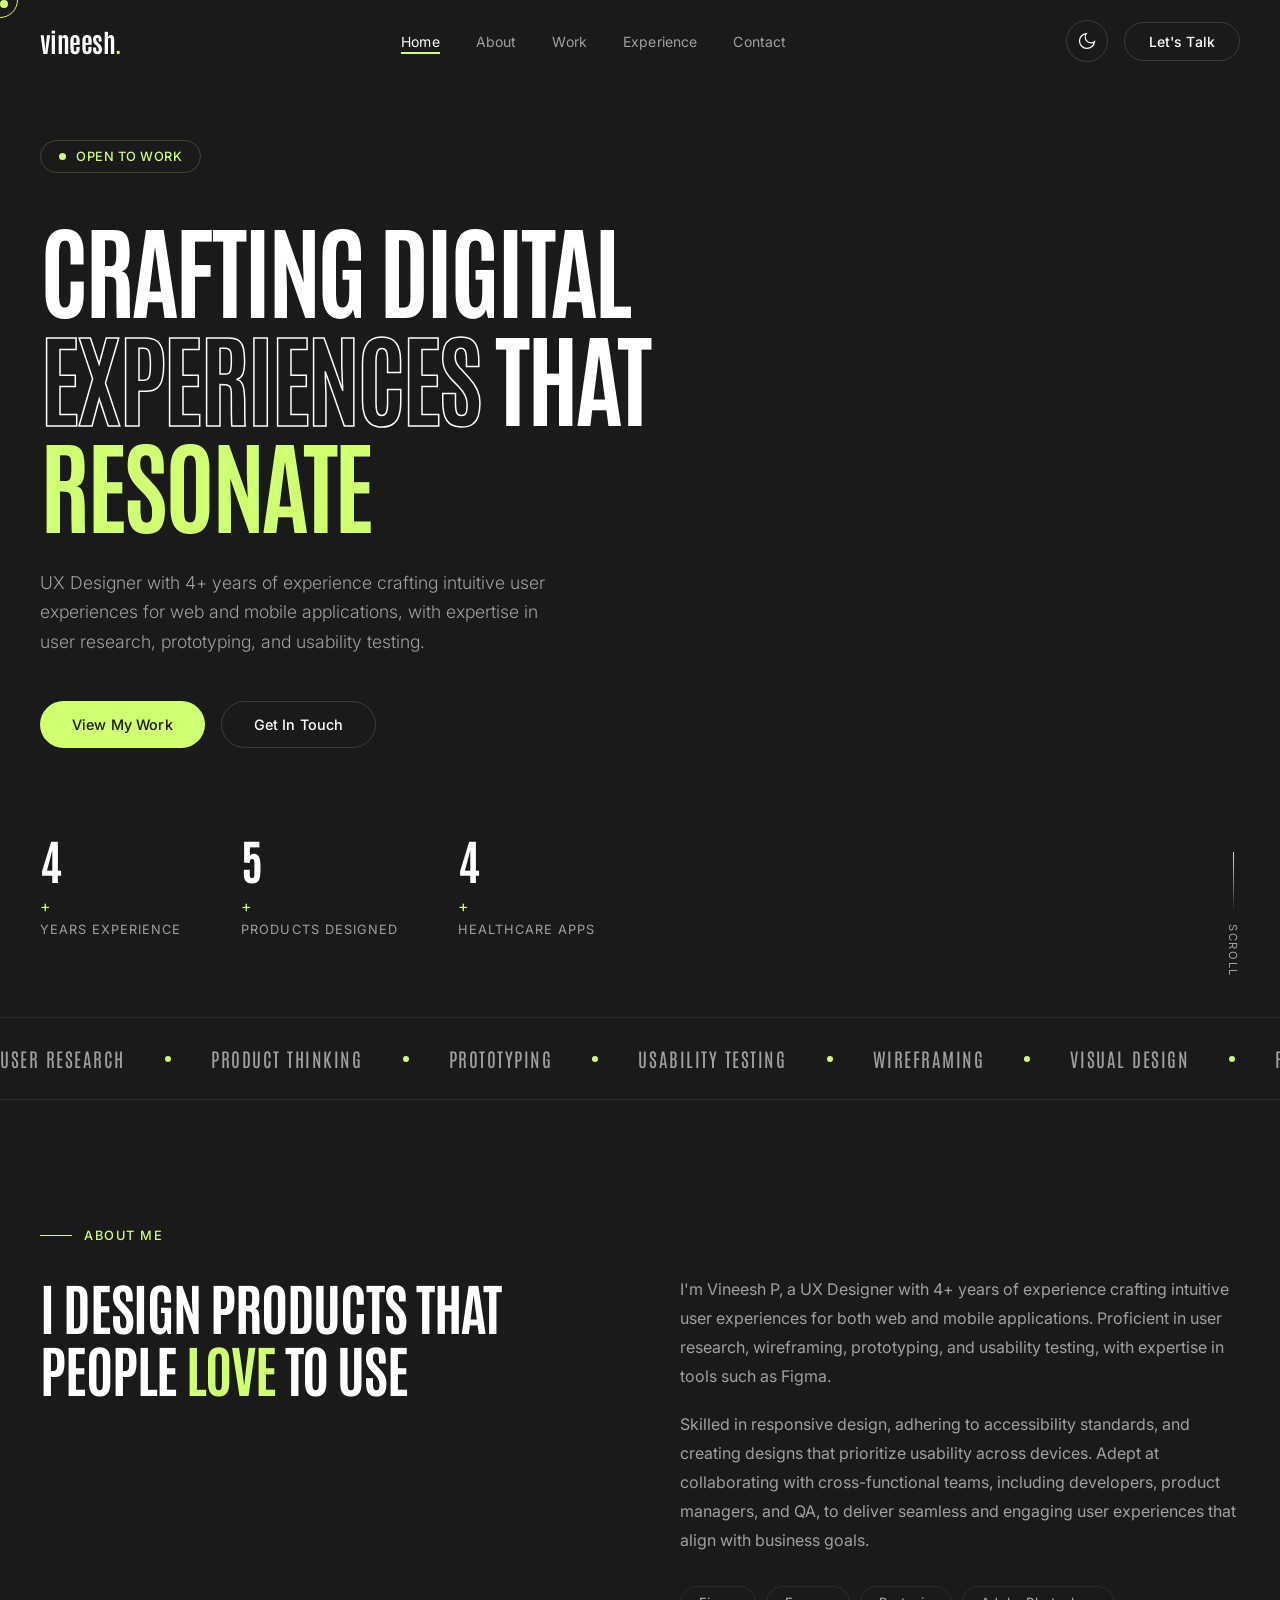
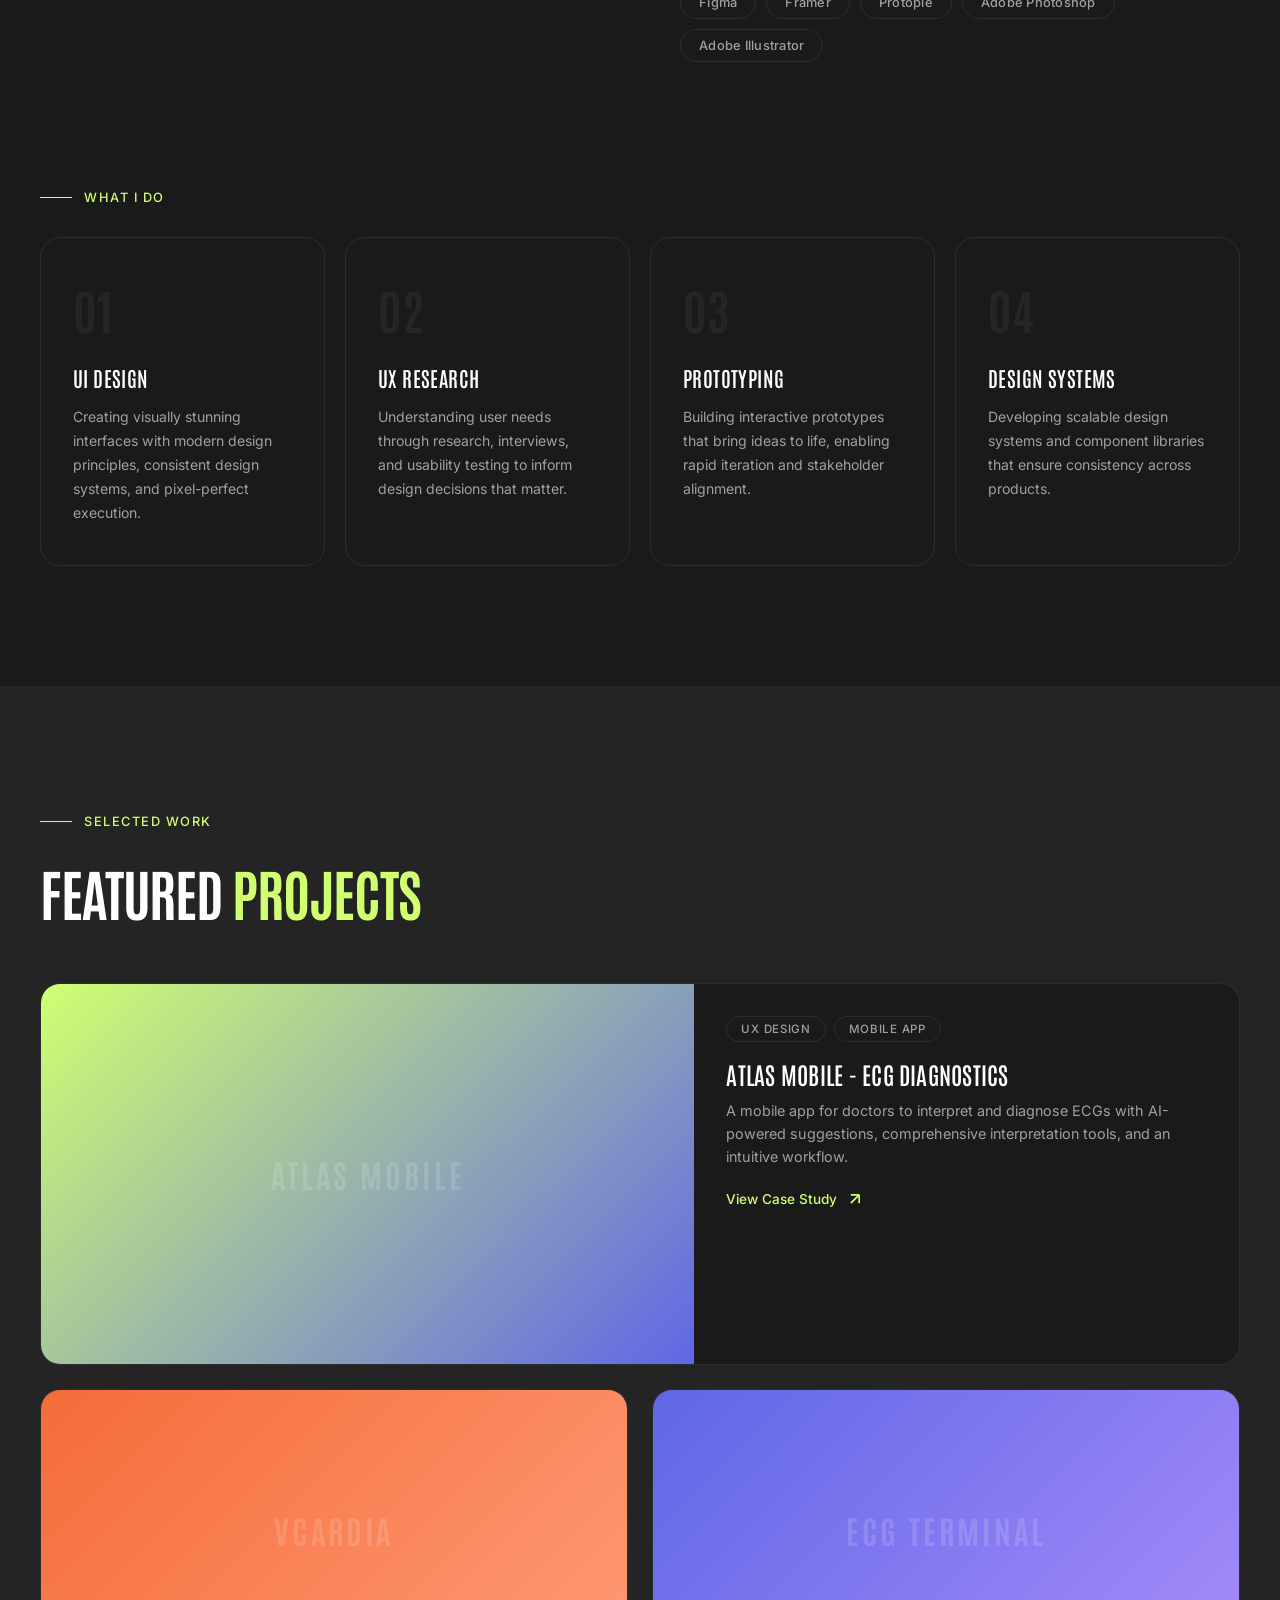
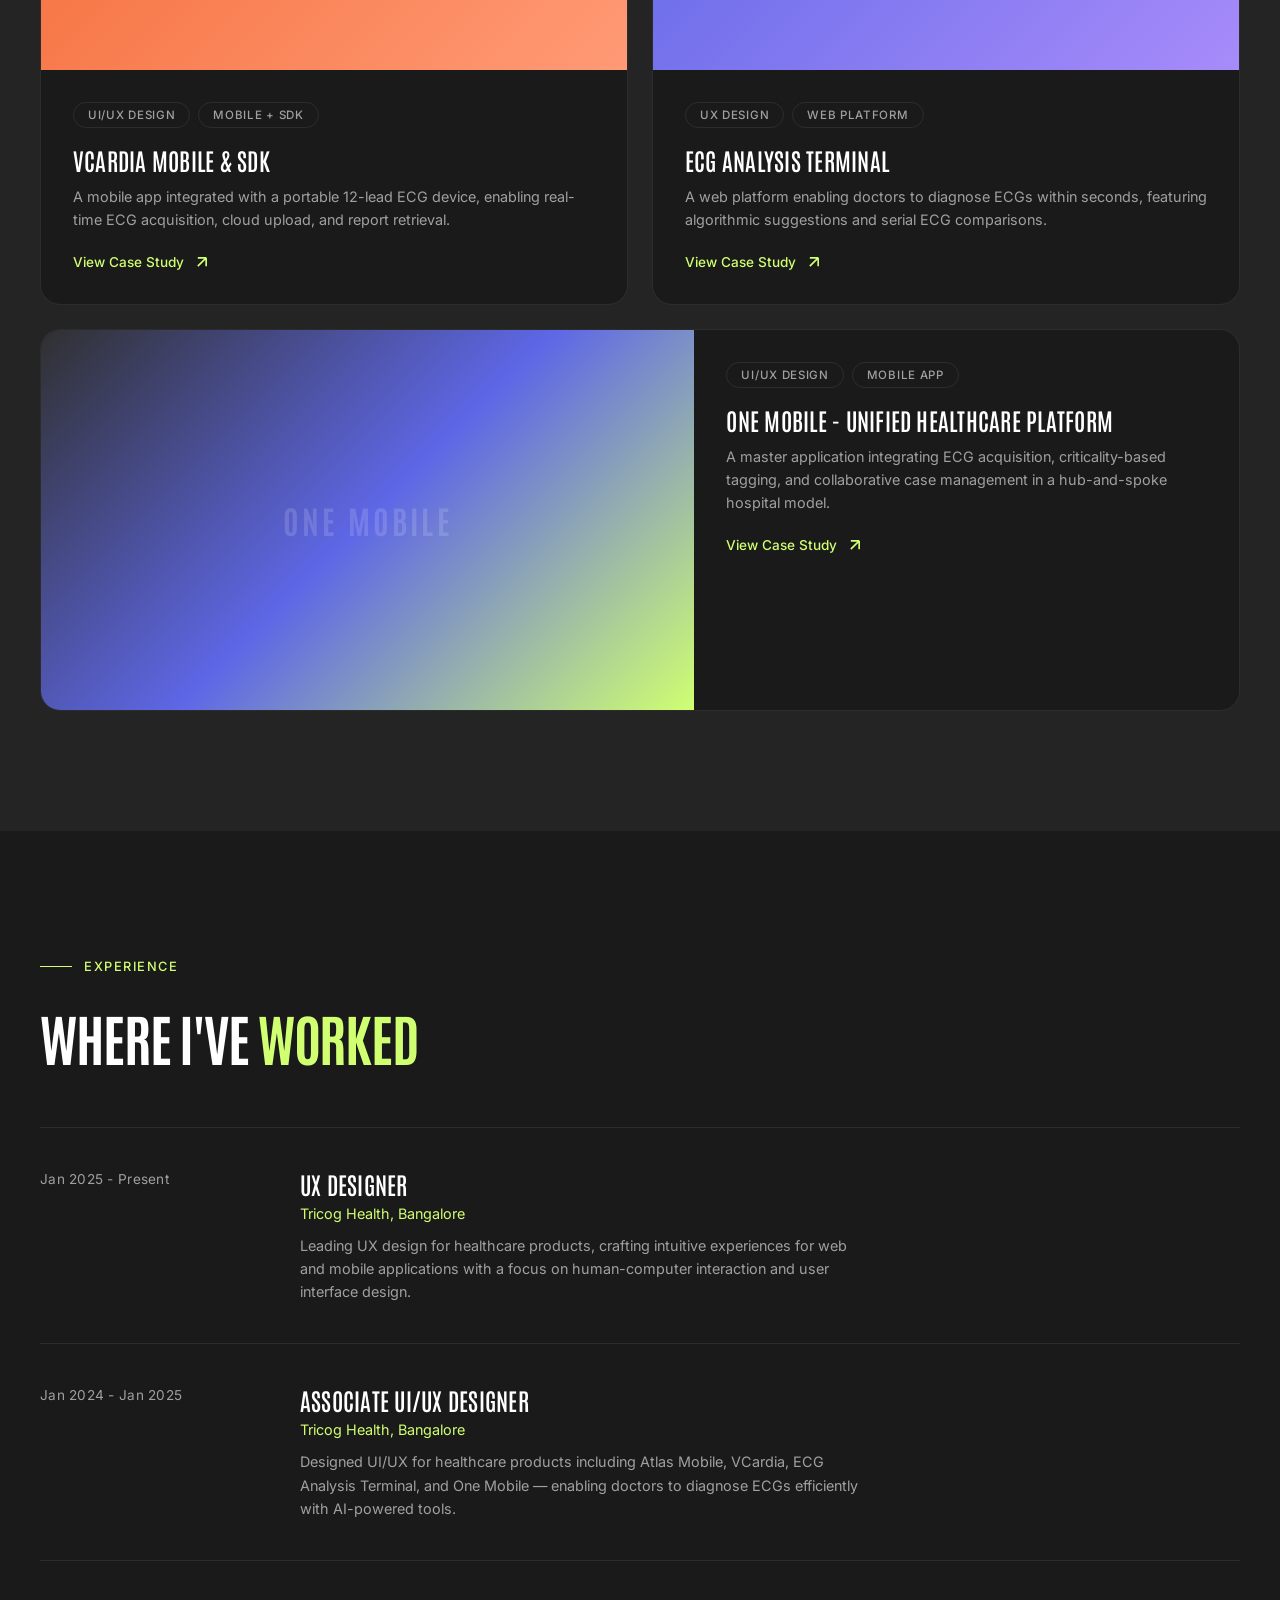
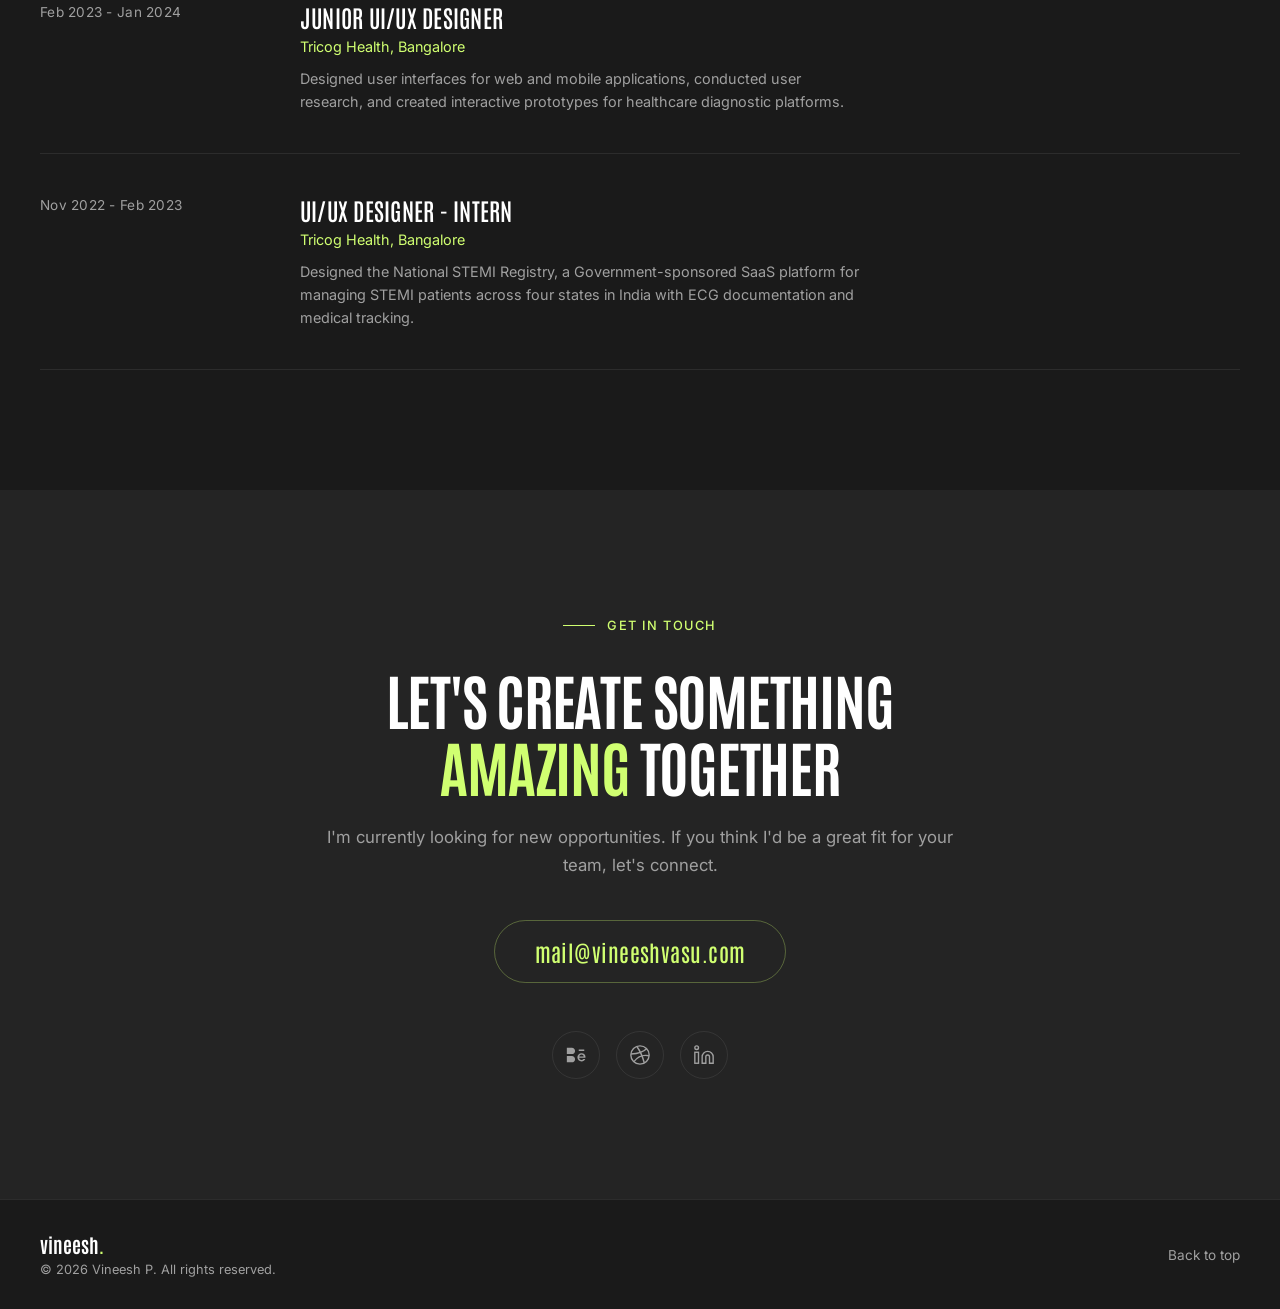
==== commit c1ab6c41: "Update experience to 4+ years Co-Authored-By: Claude Opus 5.5 <noreply@anthropic.com>" ====
--- a/index.html
+++ b/index.html
@@ -65,7 +65,7 @@
                 <span class="accent">Resonate</span>
             </h1>
             <p class="hero-subtitle" data-animate="fade-up" data-delay="200">
-                UX Designer with 3+ years of experience crafting intuitive user
+                UX Designer with 4+ years of experience crafting intuitive user
                 experiences for web and mobile applications, with expertise in
                 user research, prototyping, and usability testing.
             </p>
@@ -75,7 +75,7 @@
             </div>
             <div class="hero-stats" data-animate="fade-up" data-delay="400">
                 <div class="stat">
-                    <span class="stat-number" data-count="3">0</span><span class="accent">+</span>
+                    <span class="stat-number" data-count="4">0</span><span class="accent">+</span>
                     <span class="stat-label">Years Experience</span>
                 </div>
                 <div class="stat">
@@ -152,7 +152,7 @@
                 </div>
                 <div class="about-right" data-animate="fade-up" data-delay="200">
                     <p class="about-text">
-                        I'm Vineesh P, a UX Designer with 3+ years of experience crafting
+                        I'm Vineesh P, a UX Designer with 4+ years of experience crafting
                         intuitive user experiences for both web and mobile applications.
                         Proficient in user research, wireframing, prototyping, and usability
                         testing, with expertise in tools such as Figma.
